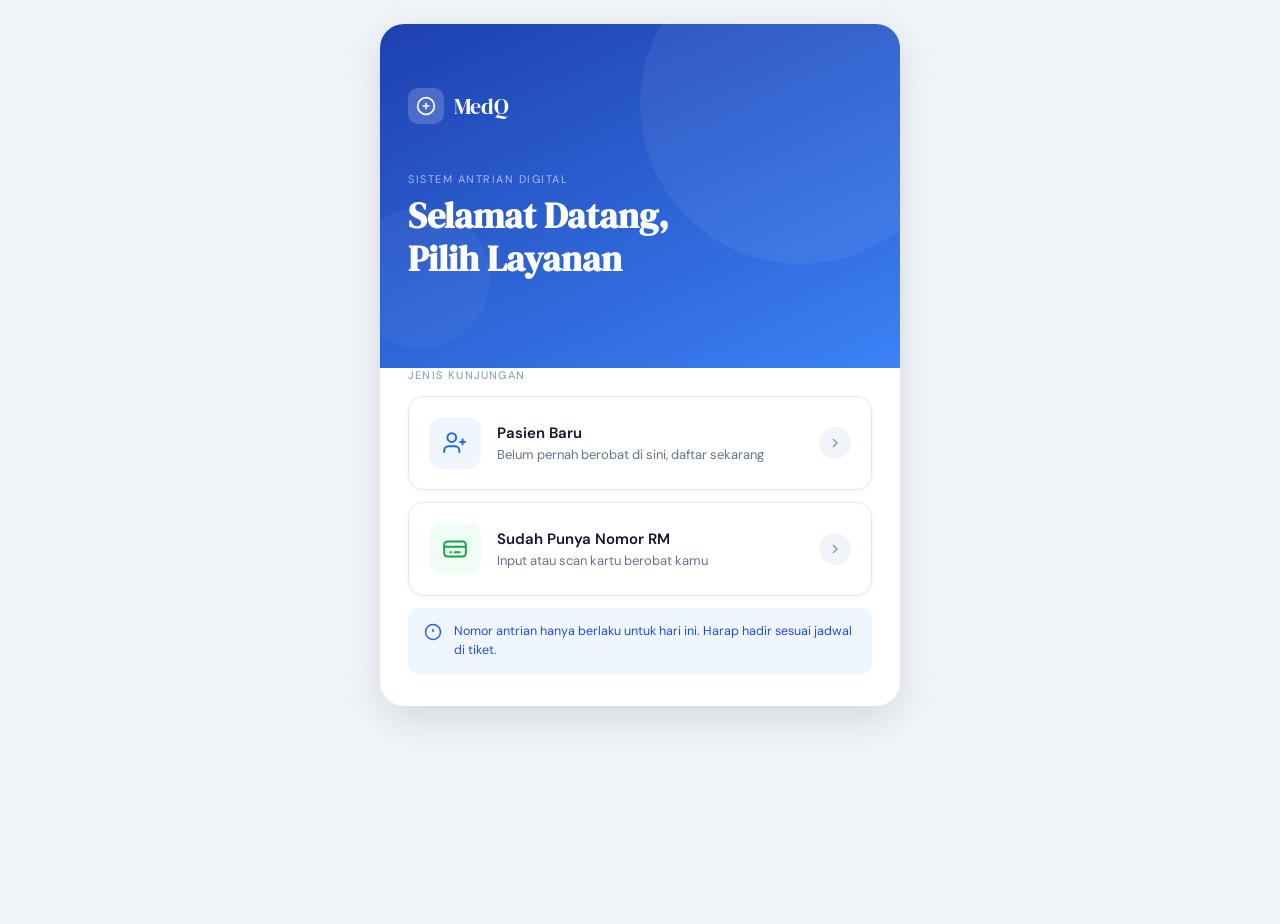
==== frontend/pages/index.html @ b2f2876d "fix(queue): implement startup recovery and counter synchronization" ====
<!DOCTYPE html>
<html lang="id">
<head>
<meta charset="UTF-8">
<meta name="viewport" content="width=device-width, initial-scale=1.0, maximum-scale=1.0">
<title>MedQ — Sistem Antrian RS</title>
<link rel="stylesheet" href="../css/style.css">
<style>
.hero {
  background: linear-gradient(155deg, var(--blue-800) 0%, var(--blue-500) 100%);
  padding: clamp(44px, 10vw, 64px) var(--side-pad) clamp(64px, 14vw, 88px);
  position: relative; overflow: hidden;
}
.hero::before {
  content: ''; position: absolute;
  width: clamp(200px, 60vw, 320px); height: clamp(200px, 60vw, 320px);
  border-radius: 50%; background: rgba(255,255,255,0.06);
  top: -80px; right: -60px;
}
.hero::after {
  content: ''; position: absolute;
  width: 140px; height: 140px; border-radius: 50%;
  background: rgba(255,255,255,0.04); bottom: 20px; left: -30px;
}
.logo-row { display: flex; align-items: center; gap: 10px; margin-bottom: clamp(32px, 8vw, 48px); position: relative; z-index: 1; }
.logo-icon { width: 36px; height: 36px; background: rgba(255,255,255,0.18); border-radius: 10px; display: flex; align-items: center; justify-content: center; }
.logo-icon svg { width: 20px; height: 20px; }
.logo-text { font-family: 'DM Serif Display', serif; font-size: clamp(18px, 4.5vw, 22px); color: white; }
.hero-tag { font-size: 11px; color: rgba(255,255,255,0.6); letter-spacing: 1.5px; text-transform: uppercase; margin-bottom: 8px; position: relative; z-index: 1; }
.hero-title { font-family: 'DM Serif Display', serif; font-size: clamp(26px, 7vw, 36px); color: white; line-height: 1.2; position: relative; z-index: 1; }

.content { flex: 1; padding: 0 var(--side-pad) 32px; margin-top: -28px; position: relative; z-index: 2; }
.sec-label { font-size: 11px; font-weight: 500; letter-spacing: 1.2px; text-transform: uppercase; color: var(--gray-400); margin: 28px 0 14px; }

.nav-card {
  background: var(--white); border: 1px solid var(--gray-200);
  border-radius: var(--radius); padding: clamp(16px, 4vw, 20px);
  display: flex; align-items: center; gap: 16px;
  cursor: pointer; text-decoration: none; color: inherit;
  margin-bottom: 12px; transition: all 0.18s ease;
  box-shadow: var(--shadow-sm);
}
.nav-card:hover { transform: translateY(-2px); box-shadow: 0 8px 24px rgba(37,99,235,0.12); border-color: var(--blue-100); }
.nav-card:active { transform: scale(0.98); }
.nav-card.fade-up:nth-child(2) { animation-delay: 0.08s; }

.card-icon { width: clamp(44px, 12vw, 52px); height: clamp(44px, 12vw, 52px); border-radius: 14px; display: flex; align-items: center; justify-content: center; flex-shrink: 0; }
.card-icon.blue  { background: var(--blue-50); }
.card-icon.green { background: #F0FDF4; }
.card-icon svg { width: clamp(22px, 6vw, 26px); height: clamp(22px, 6vw, 26px); }

.card-body { flex: 1; }
.card-title { font-size: clamp(14px, 3.5vw, 15px); font-weight: 600; color: var(--gray-900); margin-bottom: 3px; }
.card-desc  { font-size: clamp(12px, 3vw, 13px); color: var(--gray-500); line-height: 1.4; }

.card-arrow { width: 32px; height: 32px; border-radius: 50%; background: var(--gray-100); display: flex; align-items: center; justify-content: center; flex-shrink: 0; transition: background 0.18s; }
.nav-card:hover .card-arrow { background: var(--blue-600); }
.nav-card:hover .card-arrow svg { stroke: white; }
.card-arrow svg { width: 16px; height: 16px; stroke: var(--gray-400); stroke-width: 2.5; fill: none; }
</style>
</head>
<body>
<div class="page">
  <div class="hero">
    <div class="logo-row">
      <div class="logo-icon">
        <svg viewBox="0 0 24 24" fill="none" stroke="white" stroke-width="2" xmlns="http://www.w3.org/2000/svg">
          <path d="M12 2a10 10 0 1 0 0 20 10 10 0 0 0 0-20z"/>
          <path d="M12 8v8M8 12h8"/>
        </svg>
      </div>
      <span class="logo-text">MedQ</span>
    </div>
    <p class="hero-tag">Sistem Antrian Digital</p>
    <h1 class="hero-title">Selamat Datang,<br>Pilih Layanan</h1>
  </div>

  <div class="content">
    <p class="sec-label">Jenis Kunjungan</p>

    <a href="pendaftaran.html" class="nav-card fade-up">
      <div class="card-icon blue">
        <svg viewBox="0 0 24 24" fill="none" stroke="#2563EB" stroke-width="1.8">
          <path d="M16 21v-2a4 4 0 0 0-4-4H6a4 4 0 0 0-4 4v2"/>
          <circle cx="9" cy="7" r="4"/>
          <line x1="19" y1="8" x2="19" y2="14"/>
          <line x1="22" y1="11" x2="16" y2="11"/>
        </svg>
      </div>
      <div class="card-body">
        <p class="card-title">Pasien Baru</p>
        <p class="card-desc">Belum pernah berobat di sini, daftar sekarang</p>
      </div>
      <div class="card-arrow">
        <svg viewBox="0 0 24 24"><polyline points="9 18 15 12 9 6"/></svg>
      </div>
    </a>

    <a href="verifikasi.html" class="nav-card fade-up">
      <div class="card-icon green">
        <svg viewBox="0 0 24 24" fill="none" stroke="#16A34A" stroke-width="1.8">
          <rect x="2" y="5" width="20" height="14" rx="3"/>
          <path d="M2 10h20M7 15h2M11 15h6"/>
        </svg>
      </div>
      <div class="card-body">
        <p class="card-title">Sudah Punya Nomor RM</p>
        <p class="card-desc">Input atau scan kartu berobat kamu</p>
      </div>
      <div class="card-arrow">
        <svg viewBox="0 0 24 24"><polyline points="9 18 15 12 9 6"/></svg>
      </div>
    </a>

    <div class="info-strip" style="margin-top: 8px;">
      <svg viewBox="0 0 24 24"><circle cx="12" cy="12" r="10"/><line x1="12" y1="8" x2="12" y2="12"/><line x1="12" y1="16" x2="12.01" y2="16"/></svg>
      <p>Nomor antrian hanya berlaku untuk hari ini. Harap hadir sesuai jadwal di tiket.</p>
    </div>
  </div>
</div>
</body>
</html>
---- frontend/css/style.css ----
/* ============================================
   MedQ — Global Stylesheet
   Mobile-first, responsive, clean & medical
   ============================================ */

@import url('https://fonts.googleapis.com/css2?family=DM+Sans:wght@300;400;500;600&family=DM+Serif+Display&display=swap');

*, *::before, *::after { box-sizing: border-box; margin: 0; padding: 0; }

:root {
  --blue-50:  #EFF6FF;
  --blue-100: #DBEAFE;
  --blue-300: #93C5FD;
  --blue-500: #3B82F6;
  --blue-600: #2563EB;
  --blue-700: #1D4ED8;
  --blue-800: #1E40AF;
  --blue-900: #1E3A8A;
  --gray-50:  #F8FAFC;
  --gray-100: #F1F5F9;
  --gray-200: #E2E8F0;
  --gray-300: #CBD5E1;
  --gray-400: #94A3B8;
  --gray-500: #64748B;
  --gray-700: #334155;
  --gray-900: #0F172A;
  --green-50: #F0FDF4;
  --green-600: #16A34A;
  --green-700: #15803D;
  --red-500:  #EF4444;
  --white:    #FFFFFF;

  --radius-sm: 10px;
  --radius:    16px;
  --radius-lg: 20px;

  --shadow-sm: 0 1px 4px rgba(0,0,0,0.06);
  --shadow-md: 0 4px 16px rgba(0,0,0,0.08);
  --shadow-lg: 0 12px 40px rgba(0,0,0,0.12);

  --page-max: 480px;
  --side-pad: clamp(16px, 5vw, 28px);
}

html { font-size: 16px; scroll-behavior: smooth; }
body {
  font-family: 'DM Sans', sans-serif;
  background: var(--gray-50);
  color: var(--gray-900);
  -webkit-font-smoothing: antialiased;
  -moz-osx-font-smoothing: grayscale;
  min-height: 100vh;
}

/* ── Page shell ─────────────────────────── */
.page {
  max-width: var(--page-max);
  margin: 0 auto;
  background: var(--white);
  min-height: 100vh;
  display: flex;
  flex-direction: column;
  position: relative;
}

/* ── Topbar ─────────────────────────────── */
.topbar {
  display: flex;
  align-items: center;
  gap: 12px;
  padding: 14px var(--side-pad);
  border-bottom: 1px solid var(--gray-100);
  position: sticky;
  top: 0;
  background: var(--white);
  z-index: 20;
}
.topbar-title { font-size: clamp(14px, 3.5vw, 16px); font-weight: 600; }
.back-btn {
  width: 36px; height: 36px; border-radius: 50%;
  background: var(--gray-100); border: none; cursor: pointer;
  display: flex; align-items: center; justify-content: center;
  flex-shrink: 0; transition: background 0.15s;
}
.back-btn:hover { background: var(--gray-200); }
.back-btn svg { width: 18px; height: 18px; stroke: var(--gray-700); stroke-width: 2.5; fill: none; }

/* ── Step indicator ─────────────────────── */
.steps {
  display: flex;
  align-items: center;
  padding: 16px var(--side-pad);
}
.step {
  display: flex; flex-direction: column; align-items: center;
  flex: 1; position: relative;
}
.step:not(:last-child)::after {
  content: ''; position: absolute;
  top: 14px; left: 50%; width: 100%; height: 2px;
  background: var(--gray-200); z-index: 0;
}
.step.done:not(:last-child)::after,
.step.active:not(:last-child)::after { background: var(--blue-500); }
.step-circle {
  width: 28px; height: 28px; border-radius: 50%;
  border: 2px solid var(--gray-200); background: var(--white);
  display: flex; align-items: center; justify-content: center;
  font-size: 11px; font-weight: 600; color: var(--gray-400); z-index: 1;
  transition: all 0.2s;
}
.step.active .step-circle { border-color: var(--blue-600); background: var(--blue-600); color: white; }
.step.done  .step-circle  { border-color: var(--blue-500); background: var(--blue-50);  color: var(--blue-600); }
.step-label { font-size: 10px; color: var(--gray-400); margin-top: 4px; font-weight: 500; }
.step.active .step-label,
.step.done   .step-label  { color: var(--blue-600); }

/* ── Cards ──────────────────────────────── */
.card {
  background: var(--white);
  border: 1px solid var(--gray-200);
  border-radius: var(--radius);
  padding: clamp(16px, 4vw, 20px);
  box-shadow: var(--shadow-sm);
  transition: all 0.18s;
}
.card-link {
  display: flex; align-items: center; gap: 16px;
  text-decoration: none; color: inherit;
  cursor: pointer;
}
.card-link:hover { transform: translateY(-2px); box-shadow: var(--shadow-md); border-color: var(--blue-100); }
.card-link:active { transform: scale(0.98); }

/* ── Buttons ────────────────────────────── */
.btn {
  width: 100%; padding: clamp(13px, 3.5vw, 15px);
  border: none; border-radius: var(--radius);
  font-family: 'DM Sans', sans-serif;
  font-size: clamp(14px, 3.5vw, 15px); font-weight: 600;
  cursor: pointer; transition: all 0.18s;
  display: flex; align-items: center; justify-content: center; gap: 8px;
}
.btn-primary { background: var(--blue-600); color: white; }
.btn-primary:hover  { background: var(--blue-700); }
.btn-primary:active { transform: scale(0.98); }
.btn-primary:disabled { background: var(--gray-200); color: var(--gray-400); cursor: not-allowed; }
.btn-outline {
  background: var(--white); color: var(--gray-700);
  border: 1.5px solid var(--gray-200);
}
.btn-outline:hover { border-color: var(--blue-500); color: var(--blue-600); }
.btn svg { width: 18px; height: 18px; stroke: currentColor; stroke-width: 2.5; fill: none; }

/* ── Form fields ────────────────────────── */
.field { margin-bottom: clamp(14px, 3.5vw, 18px); }
.field label {
  display: block; font-size: 12px; font-weight: 500;
  color: var(--gray-700); margin-bottom: 6px; letter-spacing: 0.3px;
}
.field label span { color: var(--red-500); }
.field input, .field select, .field textarea {
  width: 100%; padding: clamp(11px, 3vw, 13px) 14px;
  border: 1.5px solid var(--gray-200); border-radius: var(--radius-sm);
  font-family: 'DM Sans', sans-serif;
  font-size: clamp(14px, 3.5vw, 15px); color: var(--gray-900);
  background: var(--white); outline: none; transition: border-color 0.15s;
  -webkit-appearance: none; appearance: none;
}
.field input:focus, .field select:focus, .field textarea:focus {
  border-color: var(--blue-500);
  box-shadow: 0 0 0 3px rgba(59,130,246,0.1);
}
.field input::placeholder, .field textarea::placeholder { color: var(--gray-400); }
.field textarea { resize: none; height: 80px; line-height: 1.5; }
.field .hint  { font-size: 11.5px; color: var(--gray-400); margin-top: 5px; }
.field .error { font-size: 11.5px; color: var(--red-500); margin-top: 5px; display: none; }
.field.invalid input, .field.invalid select { border-color: var(--red-500); }
.field.invalid .error { display: block; }

/* ── Info strip ─────────────────────────── */
.info-strip {
  background: var(--blue-50); border-radius: var(--radius-sm);
  padding: 14px 16px; display: flex; gap: 12px; align-items: flex-start;
}
.info-strip svg { width: 18px; height: 18px; flex-shrink: 0; margin-top: 1px; stroke: var(--blue-600); fill: none; stroke-width: 2; }
.info-strip p { font-size: 12.5px; color: var(--blue-700); line-height: 1.5; }

/* ── Spinner ────────────────────────────── */
.spinner {
  width: 18px; height: 18px;
  border: 2px solid rgba(255,255,255,0.3);
  border-top-color: white; border-radius: 50%;
  animation: spin 0.7s linear infinite; display: none;
}
.btn.loading .spinner { display: block; }
.btn.loading .btn-label { display: none; }
@keyframes spin { to { transform: rotate(360deg); } }

/* ── Skeleton ───────────────────────────── */
.skeleton {
  background: var(--gray-100); border-radius: var(--radius-sm);
  animation: pulse 1.5s ease infinite;
}
@keyframes pulse { 0%,100%{opacity:1} 50%{opacity:0.5} }

/* ── Toast ──────────────────────────────── */
.toast {
  position: fixed; bottom: 24px; left: 50%;
  transform: translateX(-50%) translateY(80px);
  background: var(--gray-900); color: white;
  padding: 12px 20px; border-radius: 100px;
  font-size: 13px; font-weight: 500; white-space: nowrap;
  transition: transform 0.3s ease; z-index: 100;
}
.toast.show  { transform: translateX(-50%) translateY(0); }
.toast.error { background: #991B1B; }
.toast.ok    { background: #166534; }

/* ── Animations ─────────────────────────── */
@keyframes fadeUp {
  from { opacity: 0; transform: translateY(14px); }
  to   { opacity: 1; transform: translateY(0); }
}
.fade-up { animation: fadeUp 0.3s ease both; }

/* ── Responsive breakpoints ─────────────── */

/* Tablet / small desktop — 2 column layout */
@media (min-width: 600px) {
  .page {
    margin: 24px auto;
    border-radius: 24px;
    box-shadow: var(--shadow-lg);
    min-height: auto;
  }
  body { background: var(--gray-100); }
  .hero { border-radius: 24px 24px 0 0; }
  .row-2 { display: grid; grid-template-columns: 1fr 1fr; gap: 14px; }
}

/* Larger desktop */
@media (min-width: 900px) {
  :root { --page-max: 520px; }
}

/* Print — untuk tiket */
@media print {
  body { background: white; }
  .page { box-shadow: none; border-radius: 0; max-width: 100%; }
  .actions, .topbar { display: none; }
}
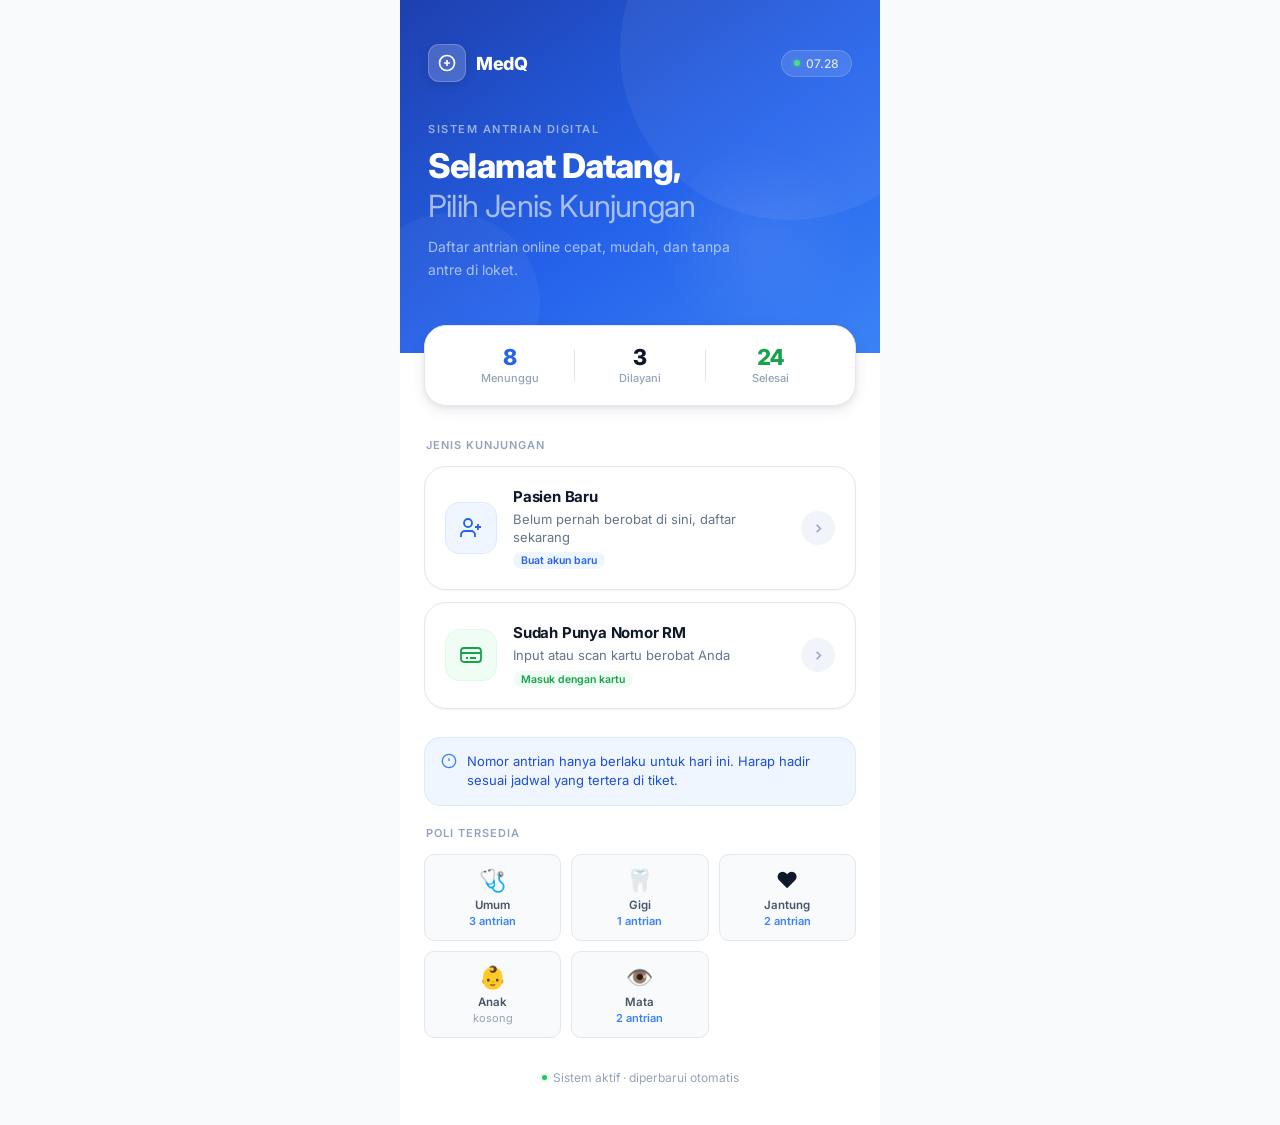
==== commit a6e52ad5: "feat: complete MedQ queue management system MVP" ====
--- a/frontend/pages/index.html
+++ b/frontend/pages/index.html
@@ -3,120 +3,653 @@
 <head>
 <meta charset="UTF-8">
 <meta name="viewport" content="width=device-width, initial-scale=1.0, maximum-scale=1.0">
-<title>MedQ — Sistem Antrian RS</title>
-<link rel="stylesheet" href="../css/style.css">
+<title>MedQ — Sistem Antrian Digital</title>
+<link href="https://fonts.googleapis.com/css2?family=Inter:wght@300;400;500;600;700;800;900&display=swap" rel="stylesheet">
 <style>
+
+/* ═══════════════════════════════════════════════
+   TOKENS — shared dengan admin_v2 & display_v2
+═══════════════════════════════════════════════ */
+:root {
+  --blue-50:  #EFF6FF;
+  --blue-100: #DBEAFE;
+  --blue-200: #BFDBFE;
+  --blue-400: #60A5FA;
+  --blue-500: #3B82F6;
+  --blue-600: #2563EB;
+  --blue-700: #1D4ED8;
+  --blue-800: #1E40AF;
+
+  --green-50:  #F0FDF4;
+  --green-100: #DCFCE7;
+  --green-400: #4ADE80;
+  --green-500: #22C55E;
+  --green-600: #16A34A;
+  --green-700: #15803D;
+
+  --gray-0:   #FFFFFF;
+  --gray-50:  #F8FAFC;
+  --gray-100: #F1F5F9;
+  --gray-200: #E2E8F0;
+  --gray-300: #CBD5E1;
+  --gray-400: #94A3B8;
+  --gray-500: #64748B;
+  --gray-600: #475569;
+  --gray-700: #334155;
+  --gray-800: #1E293B;
+  --gray-900: #0F172A;
+
+  --radius-sm: 10px;
+  --radius:    16px;
+  --radius-lg: 22px;
+  --radius-xl: 28px;
+
+  --shadow-xs: 0 1px 2px rgba(15,23,42,0.05);
+  --shadow-sm: 0 2px 6px rgba(15,23,42,0.07), 0 1px 2px rgba(15,23,42,0.04);
+  --shadow-md: 0 4px 14px rgba(15,23,42,0.09), 0 2px 4px rgba(15,23,42,0.05);
+  --shadow-blue: 0 4px 18px rgba(37,99,235,0.28);
+
+  --font: 'Inter', system-ui, -apple-system, sans-serif;
+}
+
+/* ═══════════════════════════════════════════════
+   RESET & BASE
+═══════════════════════════════════════════════ */
+*, *::before, *::after { box-sizing: border-box; margin: 0; padding: 0; }
+html { -webkit-font-smoothing: antialiased; }
+body {
+  font-family: var(--font);
+  background: var(--gray-50);
+  color: var(--gray-900);
+  min-height: 100vh;
+}
+a { text-decoration: none; color: inherit; }
+
+/* ═══════════════════════════════════════════════
+   PAGE SHELL
+═══════════════════════════════════════════════ */
+.page {
+  max-width: 480px;
+  margin: 0 auto;
+  min-height: 100vh;
+  display: flex;
+  flex-direction: column;
+  background: var(--gray-0);
+  position: relative;
+}
+
+/* ═══════════════════════════════════════════════
+   HERO
+═══════════════════════════════════════════════ */
 .hero {
-  background: linear-gradient(155deg, var(--blue-800) 0%, var(--blue-500) 100%);
-  padding: clamp(44px, 10vw, 64px) var(--side-pad) clamp(64px, 14vw, 88px);
-  position: relative; overflow: hidden;
-}
+  background: linear-gradient(145deg, var(--blue-800) 0%, var(--blue-600) 55%, var(--blue-500) 100%);
+  padding: 44px 28px 72px;
+  position: relative;
+  overflow: hidden;
+}
+
+/* decorative circles */
 .hero::before {
-  content: ''; position: absolute;
-  width: clamp(200px, 60vw, 320px); height: clamp(200px, 60vw, 320px);
-  border-radius: 50%; background: rgba(255,255,255,0.06);
-  top: -80px; right: -60px;
+  content: '';
+  position: absolute;
+  width: 340px; height: 340px;
+  border-radius: 50%;
+  background: rgba(255,255,255,0.055);
+  top: -120px; right: -80px;
+  pointer-events: none;
 }
 .hero::after {
-  content: ''; position: absolute;
-  width: 140px; height: 140px; border-radius: 50%;
-  background: rgba(255,255,255,0.04); bottom: 20px; left: -30px;
-}
-.logo-row { display: flex; align-items: center; gap: 10px; margin-bottom: clamp(32px, 8vw, 48px); position: relative; z-index: 1; }
-.logo-icon { width: 36px; height: 36px; background: rgba(255,255,255,0.18); border-radius: 10px; display: flex; align-items: center; justify-content: center; }
-.logo-icon svg { width: 20px; height: 20px; }
-.logo-text { font-family: 'DM Serif Display', serif; font-size: clamp(18px, 4.5vw, 22px); color: white; }
-.hero-tag { font-size: 11px; color: rgba(255,255,255,0.6); letter-spacing: 1.5px; text-transform: uppercase; margin-bottom: 8px; position: relative; z-index: 1; }
-.hero-title { font-family: 'DM Serif Display', serif; font-size: clamp(26px, 7vw, 36px); color: white; line-height: 1.2; position: relative; z-index: 1; }
-
-.content { flex: 1; padding: 0 var(--side-pad) 32px; margin-top: -28px; position: relative; z-index: 2; }
-.sec-label { font-size: 11px; font-weight: 500; letter-spacing: 1.2px; text-transform: uppercase; color: var(--gray-400); margin: 28px 0 14px; }
+  content: '';
+  position: absolute;
+  width: 180px; height: 180px;
+  border-radius: 50%;
+  background: rgba(255,255,255,0.04);
+  bottom: -40px; left: -40px;
+  pointer-events: none;
+}
+
+/* inner glow dot */
+.hero-glow {
+  position: absolute;
+  width: 200px; height: 200px;
+  border-radius: 50%;
+  background: radial-gradient(circle, rgba(255,255,255,0.07) 0%, transparent 70%);
+  bottom: 10px; right: 20px;
+  pointer-events: none;
+}
+
+.hero-nav {
+  display: flex;
+  align-items: center;
+  justify-content: space-between;
+  margin-bottom: 40px;
+  position: relative;
+  z-index: 1;
+}
+
+.brand {
+  display: flex;
+  align-items: center;
+  gap: 10px;
+}
+.brand-icon {
+  width: 38px; height: 38px;
+  background: rgba(255,255,255,0.18);
+  border-radius: 11px;
+  display: flex; align-items: center; justify-content: center;
+  border: 1px solid rgba(255,255,255,0.2);
+  box-shadow: 0 2px 10px rgba(0,0,0,0.15);
+}
+.brand-icon svg { width: 18px; height: 18px; stroke: white; stroke-width: 2.2; fill: none; }
+.brand-name {
+  font-size: 18px;
+  font-weight: 800;
+  letter-spacing: -0.5px;
+  color: white;
+}
+
+.hero-time-chip {
+  display: flex;
+  align-items: center;
+  gap: 6px;
+  background: rgba(255,255,255,0.12);
+  border: 1px solid rgba(255,255,255,0.16);
+  border-radius: 20px;
+  padding: 5px 12px;
+  font-size: 12px;
+  font-weight: 500;
+  color: rgba(255,255,255,0.8);
+}
+.live-dot-sm {
+  width: 6px; height: 6px;
+  border-radius: 50%;
+  background: var(--green-400);
+  box-shadow: 0 0 5px rgba(74,222,128,0.7);
+  animation: blink 2s ease-in-out infinite;
+}
+@keyframes blink {
+  0%,100% { opacity:1; }
+  50%      { opacity: 0.4; }
+}
+
+.hero-body {
+  position: relative;
+  z-index: 1;
+}
+
+.hero-eyebrow {
+  font-size: 11px;
+  font-weight: 600;
+  letter-spacing: 1.5px;
+  text-transform: uppercase;
+  color: rgba(255,255,255,0.55);
+  margin-bottom: 10px;
+}
+
+.hero-title {
+  font-size: clamp(26px, 7vw, 34px);
+  font-weight: 800;
+  color: white;
+  line-height: 1.15;
+  letter-spacing: -0.8px;
+  margin-bottom: 12px;
+}
+.hero-title span {
+  color: rgba(255,255,255,0.6);
+  font-weight: 400;
+  font-size: 0.9em;
+}
+
+.hero-desc {
+  font-size: 14px;
+  color: rgba(255,255,255,0.6);
+  line-height: 1.6;
+  max-width: 320px;
+}
+
+/* ═══════════════════════════════════════════════
+   STATS ROW (overlap from hero)
+═══════════════════════════════════════════════ */
+.stats-overlap {
+  padding: 0 24px;
+  margin-top: -28px;
+  position: relative;
+  z-index: 2;
+  margin-bottom: 8px;
+}
+
+.stats-card {
+  background: var(--gray-0);
+  border: 1px solid var(--gray-200);
+  border-radius: var(--radius-lg);
+  padding: 16px 20px;
+  box-shadow: var(--shadow-md);
+  display: grid;
+  grid-template-columns: 1fr auto 1fr auto 1fr;
+  align-items: center;
+  gap: 0;
+}
+
+.stat-item {
+  text-align: center;
+  padding: 4px 8px;
+}
+.stat-val {
+  font-size: 22px;
+  font-weight: 800;
+  color: var(--gray-900);
+  letter-spacing: -0.8px;
+  font-variant-numeric: tabular-nums;
+  line-height: 1;
+}
+.stat-val.blue  { color: var(--blue-600); }
+.stat-val.green { color: var(--green-600); }
+.stat-lbl {
+  font-size: 11px;
+  color: var(--gray-400);
+  margin-top: 3px;
+  font-weight: 500;
+}
+.stat-divider {
+  width: 1px;
+  height: 32px;
+  background: var(--gray-200);
+}
+
+/* ═══════════════════════════════════════════════
+   CONTENT AREA
+═══════════════════════════════════════════════ */
+.content {
+  flex: 1;
+  padding: 24px 24px 40px;
+}
+
+.section-label {
+  font-size: 11px;
+  font-weight: 600;
+  letter-spacing: 1px;
+  text-transform: uppercase;
+  color: var(--gray-400);
+  margin-bottom: 14px;
+  padding: 0 2px;
+}
+
+/* ═══════════════════════════════════════════════
+   NAV CARDS
+═══════════════════════════════════════════════ */
+.nav-cards {
+  display: flex;
+  flex-direction: column;
+  gap: 12px;
+  margin-bottom: 28px;
+}
 
 .nav-card {
-  background: var(--white); border: 1px solid var(--gray-200);
-  border-radius: var(--radius); padding: clamp(16px, 4vw, 20px);
-  display: flex; align-items: center; gap: 16px;
-  cursor: pointer; text-decoration: none; color: inherit;
-  margin-bottom: 12px; transition: all 0.18s ease;
-  box-shadow: var(--shadow-sm);
-}
-.nav-card:hover { transform: translateY(-2px); box-shadow: 0 8px 24px rgba(37,99,235,0.12); border-color: var(--blue-100); }
-.nav-card:active { transform: scale(0.98); }
-.nav-card.fade-up:nth-child(2) { animation-delay: 0.08s; }
-
-.card-icon { width: clamp(44px, 12vw, 52px); height: clamp(44px, 12vw, 52px); border-radius: 14px; display: flex; align-items: center; justify-content: center; flex-shrink: 0; }
-.card-icon.blue  { background: var(--blue-50); }
-.card-icon.green { background: #F0FDF4; }
-.card-icon svg { width: clamp(22px, 6vw, 26px); height: clamp(22px, 6vw, 26px); }
-
-.card-body { flex: 1; }
-.card-title { font-size: clamp(14px, 3.5vw, 15px); font-weight: 600; color: var(--gray-900); margin-bottom: 3px; }
-.card-desc  { font-size: clamp(12px, 3vw, 13px); color: var(--gray-500); line-height: 1.4; }
-
-.card-arrow { width: 32px; height: 32px; border-radius: 50%; background: var(--gray-100); display: flex; align-items: center; justify-content: center; flex-shrink: 0; transition: background 0.18s; }
-.nav-card:hover .card-arrow { background: var(--blue-600); }
+  background: var(--gray-0);
+  border: 1px solid var(--gray-200);
+  border-radius: var(--radius-lg);
+  padding: 20px;
+  display: flex;
+  align-items: center;
+  gap: 16px;
+  cursor: pointer;
+  transition: all 0.2s ease;
+  box-shadow: var(--shadow-xs);
+  position: relative;
+  overflow: hidden;
+}
+.nav-card::before {
+  content: '';
+  position: absolute;
+  top: 0; left: 0;
+  width: 3px;
+  height: 100%;
+  border-radius: 3px 0 0 3px;
+  opacity: 0;
+  transition: opacity 0.2s;
+}
+.nav-card.blue-card::before  { background: var(--blue-600); }
+.nav-card.green-card::before { background: var(--green-600); }
+
+.nav-card:hover {
+  transform: translateY(-2px);
+  box-shadow: var(--shadow-md);
+  border-color: transparent;
+}
+.nav-card.blue-card:hover  { box-shadow: 0 6px 24px rgba(37,99,235,0.14); }
+.nav-card.green-card:hover { box-shadow: 0 6px 24px rgba(22,163,74,0.12); }
+.nav-card:hover::before { opacity: 1; }
+.nav-card:active { transform: scale(0.985); }
+
+.card-icon-wrap {
+  width: 52px; height: 52px;
+  border-radius: 14px;
+  display: flex; align-items: center; justify-content: center;
+  flex-shrink: 0;
+}
+.blue-card  .card-icon-wrap { background: var(--blue-50); border: 1px solid var(--blue-100); }
+.green-card .card-icon-wrap { background: var(--green-50); border: 1px solid var(--green-100); }
+
+.card-icon-wrap svg { width: 24px; height: 24px; stroke-width: 1.8; fill: none; }
+.blue-card  .card-icon-wrap svg { stroke: var(--blue-600); }
+.green-card .card-icon-wrap svg { stroke: var(--green-600); }
+
+.card-body { flex: 1; min-width: 0; }
+.card-title {
+  font-size: 15px;
+  font-weight: 700;
+  color: var(--gray-900);
+  margin-bottom: 4px;
+  letter-spacing: -0.2px;
+}
+.card-desc {
+  font-size: 13px;
+  color: var(--gray-500);
+  line-height: 1.4;
+}
+.card-tag {
+  display: inline-block;
+  font-size: 10.5px;
+  font-weight: 600;
+  padding: 2px 8px;
+  border-radius: 20px;
+  margin-top: 6px;
+}
+.blue-card  .card-tag { background: var(--blue-50);  color: var(--blue-600);  }
+.green-card .card-tag { background: var(--green-50); color: var(--green-600); }
+
+.card-arrow {
+  width: 34px; height: 34px;
+  border-radius: 50%;
+  display: flex; align-items: center; justify-content: center;
+  flex-shrink: 0;
+  transition: all 0.2s;
+  background: var(--gray-100);
+}
+.nav-card:hover .card-arrow { transform: translateX(2px); }
+.blue-card:hover  .card-arrow { background: var(--blue-600); }
+.green-card:hover .card-arrow { background: var(--green-600); }
+.card-arrow svg { width: 15px; height: 15px; stroke: var(--gray-400); stroke-width: 2.5; fill: none; transition: stroke 0.2s; }
 .nav-card:hover .card-arrow svg { stroke: white; }
-.card-arrow svg { width: 16px; height: 16px; stroke: var(--gray-400); stroke-width: 2.5; fill: none; }
+
+/* ═══════════════════════════════════════════════
+   INFO STRIP
+═══════════════════════════════════════════════ */
+.info-strip {
+  display: flex;
+  align-items: flex-start;
+  gap: 10px;
+  background: var(--blue-50);
+  border: 1px solid var(--blue-100);
+  border-radius: var(--radius);
+  padding: 14px 16px;
+  margin-bottom: 20px;
+}
+.info-strip svg {
+  width: 16px; height: 16px;
+  stroke: var(--blue-500);
+  stroke-width: 2; fill: none;
+  flex-shrink: 0;
+  margin-top: 1px;
+}
+.info-strip p {
+  font-size: 13px;
+  color: var(--blue-700);
+  line-height: 1.5;
+}
+
+/* ═══════════════════════════════════════════════
+   POLI SECTION
+═══════════════════════════════════════════════ */
+.poli-grid {
+  display: grid;
+  grid-template-columns: repeat(3, 1fr);
+  gap: 10px;
+  margin-bottom: 28px;
+}
+
+.poli-chip {
+  background: var(--gray-50);
+  border: 1px solid var(--gray-200);
+  border-radius: var(--radius-sm);
+  padding: 12px 8px;
+  text-align: center;
+  transition: all 0.18s;
+}
+.poli-chip:hover {
+  background: var(--blue-50);
+  border-color: var(--blue-200);
+}
+.poli-emoji { font-size: 22px; margin-bottom: 5px; display: block; }
+.poli-name  { font-size: 11.5px; font-weight: 600; color: var(--gray-600); }
+.poli-count { font-size: 11px; color: var(--gray-400); margin-top: 2px; }
+.poli-count.active { color: var(--blue-500); font-weight: 600; }
+
+/* ═══════════════════════════════════════════════
+   FOOTER NOTE
+═══════════════════════════════════════════════ */
+.footer-note {
+  display: flex;
+  align-items: center;
+  justify-content: center;
+  gap: 6px;
+  padding-top: 4px;
+}
+.footer-dot {
+  width: 5px; height: 5px;
+  border-radius: 50%;
+  background: var(--green-500);
+  box-shadow: 0 0 5px rgba(34,197,94,0.5);
+  animation: blink 2s ease-in-out infinite;
+}
+.footer-text {
+  font-size: 12px;
+  color: var(--gray-400);
+}
+
+/* ═══════════════════════════════════════════════
+   RESPONSIVE
+═══════════════════════════════════════════════ */
+@media (max-width: 400px) {
+  .hero { padding: 36px 20px 66px; }
+  .stats-overlap { padding: 0 16px; }
+  .content { padding: 20px 16px 36px; }
+  .poli-grid { grid-template-columns: repeat(3, 1fr); gap: 8px; }
+  .stats-card { padding: 14px 12px; }
+  .stat-val { font-size: 20px; }
+}
 </style>
 </head>
 <body>
 <div class="page">
+
+  <!-- ── HERO ─────────────────────────────────── -->
   <div class="hero">
-    <div class="logo-row">
-      <div class="logo-icon">
-        <svg viewBox="0 0 24 24" fill="none" stroke="white" stroke-width="2" xmlns="http://www.w3.org/2000/svg">
-          <path d="M12 2a10 10 0 1 0 0 20 10 10 0 0 0 0-20z"/>
-          <path d="M12 8v8M8 12h8"/>
-        </svg>
+    <div class="hero-glow"></div>
+
+    <div class="hero-nav">
+      <div class="brand">
+        <div class="brand-icon">
+          <svg viewBox="0 0 24 24"><path d="M12 2a10 10 0 1 0 0 20 10 10 0 0 0 0-20z"/><path d="M12 8v8M8 12h8"/></svg>
+        </div>
+        <span class="brand-name">MedQ</span>
       </div>
-      <span class="logo-text">MedQ</span>
+      <div class="hero-time-chip">
+        <span class="live-dot-sm"></span>
+        <span id="heroTime">—</span>
+      </div>
     </div>
-    <p class="hero-tag">Sistem Antrian Digital</p>
-    <h1 class="hero-title">Selamat Datang,<br>Pilih Layanan</h1>
-  </div>
-
-  <div class="content">
-    <p class="sec-label">Jenis Kunjungan</p>
-
-    <a href="pendaftaran.html" class="nav-card fade-up">
-      <div class="card-icon blue">
-        <svg viewBox="0 0 24 24" fill="none" stroke="#2563EB" stroke-width="1.8">
-          <path d="M16 21v-2a4 4 0 0 0-4-4H6a4 4 0 0 0-4 4v2"/>
-          <circle cx="9" cy="7" r="4"/>
-          <line x1="19" y1="8" x2="19" y2="14"/>
-          <line x1="22" y1="11" x2="16" y2="11"/>
-        </svg>
-      </div>
-      <div class="card-body">
-        <p class="card-title">Pasien Baru</p>
-        <p class="card-desc">Belum pernah berobat di sini, daftar sekarang</p>
-      </div>
-      <div class="card-arrow">
-        <svg viewBox="0 0 24 24"><polyline points="9 18 15 12 9 6"/></svg>
-      </div>
-    </a>
-
-    <a href="verifikasi.html" class="nav-card fade-up">
-      <div class="card-icon green">
-        <svg viewBox="0 0 24 24" fill="none" stroke="#16A34A" stroke-width="1.8">
-          <rect x="2" y="5" width="20" height="14" rx="3"/>
-          <path d="M2 10h20M7 15h2M11 15h6"/>
-        </svg>
-      </div>
-      <div class="card-body">
-        <p class="card-title">Sudah Punya Nomor RM</p>
-        <p class="card-desc">Input atau scan kartu berobat kamu</p>
-      </div>
-      <div class="card-arrow">
-        <svg viewBox="0 0 24 24"><polyline points="9 18 15 12 9 6"/></svg>
-      </div>
-    </a>
-
-    <div class="info-strip" style="margin-top: 8px;">
-      <svg viewBox="0 0 24 24"><circle cx="12" cy="12" r="10"/><line x1="12" y1="8" x2="12" y2="12"/><line x1="12" y1="16" x2="12.01" y2="16"/></svg>
-      <p>Nomor antrian hanya berlaku untuk hari ini. Harap hadir sesuai jadwal di tiket.</p>
+
+    <div class="hero-body">
+      <div class="hero-eyebrow">Sistem Antrian Digital</div>
+      <h1 class="hero-title">
+        Selamat Datang,<br>
+        <span>Pilih Jenis Kunjungan</span>
+      </h1>
+      <p class="hero-desc">Daftar antrian online cepat, mudah, dan tanpa antre di loket.</p>
     </div>
   </div>
+
+  <!-- ── STATS OVERLAP ─────────────────────────── -->
+  <div class="stats-overlap">
+    <div class="stats-card">
+      <div class="stat-item">
+        <div class="stat-val blue" id="statMenunggu">—</div>
+        <div class="stat-lbl">Menunggu</div>
+      </div>
+      <div class="stat-divider"></div>
+      <div class="stat-item">
+        <div class="stat-val" id="statDilayani">—</div>
+        <div class="stat-lbl">Dilayani</div>
+      </div>
+      <div class="stat-divider"></div>
+      <div class="stat-item">
+        <div class="stat-val green" id="statSelesai">—</div>
+        <div class="stat-lbl">Selesai</div>
+      </div>
+    </div>
+  </div>
+
+  <!-- ── CONTENT ──────────────────────────────── -->
+  <div class="content">
+
+    <p class="section-label">Jenis Kunjungan</p>
+
+    <div class="nav-cards">
+
+      <!-- Pasien Baru -->
+      <a href="pendaftaran.html" class="nav-card blue-card">
+        <div class="card-icon-wrap">
+          <svg viewBox="0 0 24 24">
+            <path d="M16 21v-2a4 4 0 0 0-4-4H6a4 4 0 0 0-4 4v2"/>
+            <circle cx="9" cy="7" r="4"/>
+            <line x1="19" y1="8" x2="19" y2="14"/>
+            <line x1="22" y1="11" x2="16" y2="11"/>
+          </svg>
+        </div>
+        <div class="card-body">
+          <div class="card-title">Pasien Baru</div>
+          <div class="card-desc">Belum pernah berobat di sini, daftar sekarang</div>
+          <div class="card-tag">Buat akun baru</div>
+        </div>
+        <div class="card-arrow">
+          <svg viewBox="0 0 24 24"><polyline points="9 18 15 12 9 6"/></svg>
+        </div>
+      </a>
+
+      <!-- Sudah Punya Nomor RM -->
+      <a href="verifikasi.html" class="nav-card green-card">
+        <div class="card-icon-wrap">
+          <svg viewBox="0 0 24 24">
+            <rect x="2" y="5" width="20" height="14" rx="3"/>
+            <path d="M2 10h20M7 15h2M11 15h6"/>
+          </svg>
+        </div>
+        <div class="card-body">
+          <div class="card-title">Sudah Punya Nomor RM</div>
+          <div class="card-desc">Input atau scan kartu berobat Anda</div>
+          <div class="card-tag">Masuk dengan kartu</div>
+        </div>
+        <div class="card-arrow">
+          <svg viewBox="0 0 24 24"><polyline points="9 18 15 12 9 6"/></svg>
+        </div>
+      </a>
+
+    </div>
+
+    <!-- Info strip -->
+    <div class="info-strip">
+      <svg viewBox="0 0 24 24"><circle cx="12" cy="12" r="10"/><line x1="12" y1="8" x2="12" y2="12"/><line x1="12" y1="16" x2="12.01" y2="16"/></svg>
+      <p>Nomor antrian hanya berlaku untuk hari ini. Harap hadir sesuai jadwal yang tertera di tiket.</p>
+    </div>
+
+    <!-- Poli tersedia -->
+    <p class="section-label">Poli Tersedia</p>
+    <div class="poli-grid" id="poliGrid">
+      <!-- diisi JS -->
+    </div>
+
+    <!-- Footer note -->
+    <div class="footer-note">
+      <span class="footer-dot"></span>
+      <span class="footer-text">Sistem aktif · diperbarui otomatis</span>
+    </div>
+
+  </div>
 </div>
+
+<script>
+  /* ── Jam real-time ─────────────────────────── */
+  function updateTime() {
+    document.getElementById('heroTime').textContent =
+      new Date().toLocaleTimeString('id-ID', { hour:'2-digit', minute:'2-digit' });
+  }
+  updateTime();
+  setInterval(updateTime, 1000);
+
+  /* ── Poli list ─────────────────────────────── */
+  const emojis = { UMUM:'🩺', GIGI:'🦷', JANTUNG:'❤️', ANAK:'👶', MATA:'👁️', ORTHO:'🦴', SARAF:'🧠', KULIT:'🌿' };
+
+  async function loadPoliStats() {
+    let poliList = [];
+    try {
+      const res = await fetch('http://localhost:5000/api/poli/list');
+      poliList  = (await res.json()).data;
+    } catch {
+      poliList = [
+        { id_poli:1, kode_poli:'UMUM',    nama_poli:'Poli Umum' },
+        { id_poli:2, kode_poli:'GIGI',    nama_poli:'Poli Gigi' },
+        { id_poli:3, kode_poli:'JANTUNG', nama_poli:'Poli Jantung' },
+        { id_poli:4, kode_poli:'ANAK',    nama_poli:'Poli Anak' },
+        { id_poli:5, kode_poli:'MATA',    nama_poli:'Poli Mata' },
+      ];
+    }
+
+    // Render poli grid segera
+    renderPoliGrid(poliList, {});
+
+    // Load count per poli
+    let totalMenunggu = 0, totalDilayani = 0, totalSelesai = 0;
+    const counts = {};
+    try {
+      await Promise.all(poliList.map(async p => {
+        const res  = await fetch(`http://localhost:5000/api/antrian/aktif/${p.id_poli}`);
+        const json = await res.json();
+        if (json.status === 'success') {
+          const d = json.data;
+          counts[p.id_poli] = d.total_menunggu || d.antrian_menunggu?.length || 0;
+          totalMenunggu += counts[p.id_poli];
+          totalDilayani += d.total_dilayani || 0;
+          totalSelesai  += d.total_selesai  || 0;
+        }
+      }));
+    } catch {
+      // Demo counts
+      poliList.forEach((p, i) => { counts[p.id_poli] = [3, 1, 2, 0, 2][i] || 0; });
+      totalMenunggu = 8; totalDilayani = 3; totalSelesai = 24;
+    }
+
+    document.getElementById('statMenunggu').textContent = totalMenunggu;
+    document.getElementById('statDilayani').textContent = totalDilayani;
+    document.getElementById('statSelesai').textContent  = totalSelesai;
+    renderPoliGrid(poliList, counts);
+  }
+
+  function renderPoliGrid(poliList, counts) {
+    document.getElementById('poliGrid').innerHTML = poliList.map(p => {
+      const n = counts[p.id_poli];
+      const hasQueue = n > 0;
+      return `<div class="poli-chip">
+        <span class="poli-emoji">${emojis[p.kode_poli] || '🏥'}</span>
+        <div class="poli-name">${p.nama_poli.replace('Poli ','')}</div>
+        <div class="poli-count ${hasQueue ? 'active' : ''}">
+          ${n === undefined ? '…' : (hasQueue ? n + ' antrian' : 'kosong')}
+        </div>
+      </div>`;
+    }).join('');
+  }
+
+  loadPoliStats();
+</script>
 </body>
 </html>
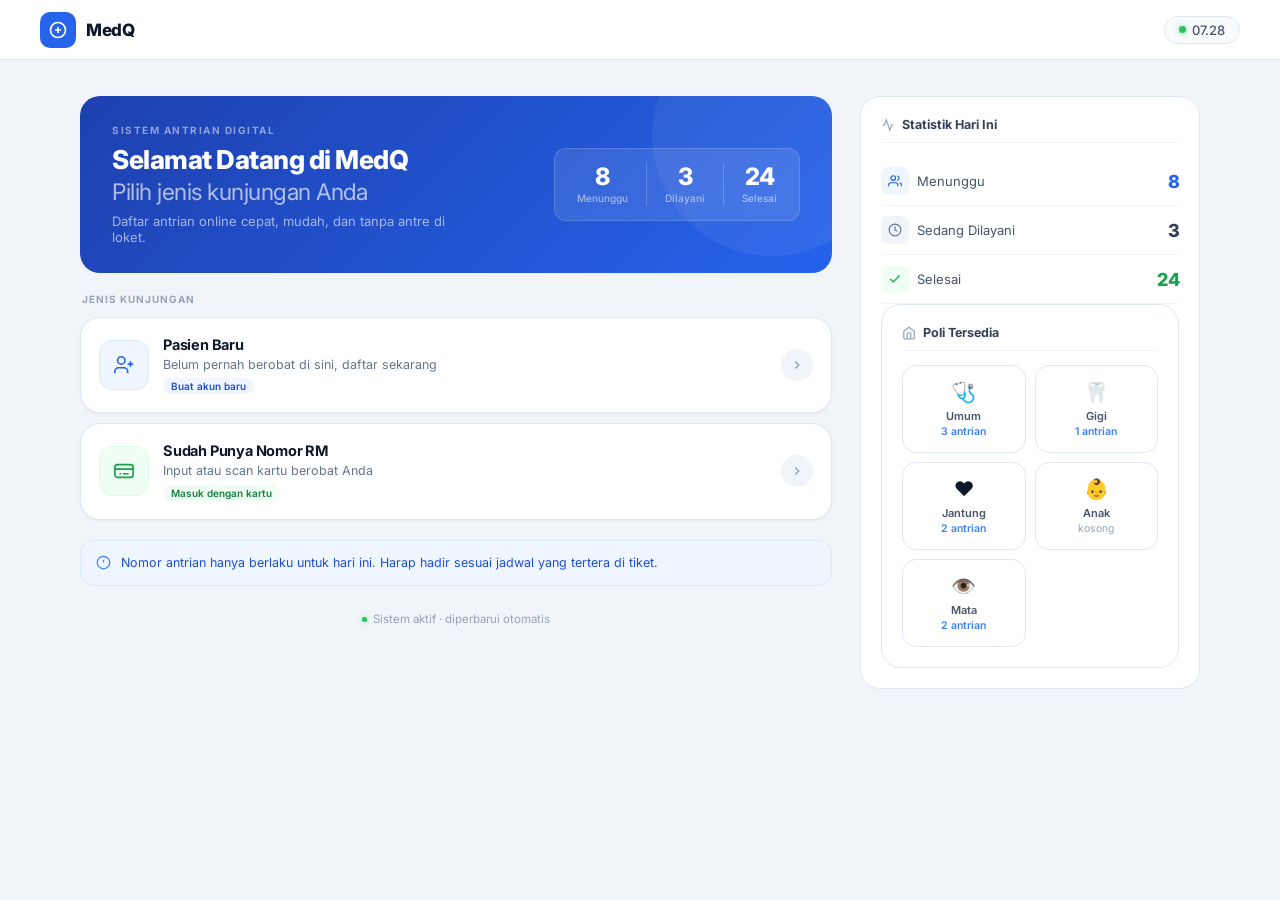
==== commit 07da4f17: "feat: complete hospital queue management workflow" ====
--- a/frontend/pages/index.html
+++ b/frontend/pages/index.html
@@ -1,655 +1,266 @@
-<!DOCTYPE html>
+<!doctype html>
 <html lang="id">
-<head>
-<meta charset="UTF-8">
-<meta name="viewport" content="width=device-width, initial-scale=1.0, maximum-scale=1.0">
-<title>MedQ — Sistem Antrian Digital</title>
-<link href="https://fonts.googleapis.com/css2?family=Inter:wght@300;400;500;600;700;800;900&display=swap" rel="stylesheet">
-<style>
-
-/* ═══════════════════════════════════════════════
-   TOKENS — shared dengan admin_v2 & display_v2
-═══════════════════════════════════════════════ */
-:root {
-  --blue-50:  #EFF6FF;
-  --blue-100: #DBEAFE;
-  --blue-200: #BFDBFE;
-  --blue-400: #60A5FA;
-  --blue-500: #3B82F6;
-  --blue-600: #2563EB;
-  --blue-700: #1D4ED8;
-  --blue-800: #1E40AF;
-
-  --green-50:  #F0FDF4;
-  --green-100: #DCFCE7;
-  --green-400: #4ADE80;
-  --green-500: #22C55E;
-  --green-600: #16A34A;
-  --green-700: #15803D;
-
-  --gray-0:   #FFFFFF;
-  --gray-50:  #F8FAFC;
-  --gray-100: #F1F5F9;
-  --gray-200: #E2E8F0;
-  --gray-300: #CBD5E1;
-  --gray-400: #94A3B8;
-  --gray-500: #64748B;
-  --gray-600: #475569;
-  --gray-700: #334155;
-  --gray-800: #1E293B;
-  --gray-900: #0F172A;
-
-  --radius-sm: 10px;
-  --radius:    16px;
-  --radius-lg: 22px;
-  --radius-xl: 28px;
-
-  --shadow-xs: 0 1px 2px rgba(15,23,42,0.05);
-  --shadow-sm: 0 2px 6px rgba(15,23,42,0.07), 0 1px 2px rgba(15,23,42,0.04);
-  --shadow-md: 0 4px 14px rgba(15,23,42,0.09), 0 2px 4px rgba(15,23,42,0.05);
-  --shadow-blue: 0 4px 18px rgba(37,99,235,0.28);
-
-  --font: 'Inter', system-ui, -apple-system, sans-serif;
-}
-
-/* ═══════════════════════════════════════════════
-   RESET & BASE
-═══════════════════════════════════════════════ */
-*, *::before, *::after { box-sizing: border-box; margin: 0; padding: 0; }
-html { -webkit-font-smoothing: antialiased; }
-body {
-  font-family: var(--font);
-  background: var(--gray-50);
-  color: var(--gray-900);
-  min-height: 100vh;
-}
-a { text-decoration: none; color: inherit; }
-
-/* ═══════════════════════════════════════════════
-   PAGE SHELL
-═══════════════════════════════════════════════ */
-.page {
-  max-width: 480px;
-  margin: 0 auto;
-  min-height: 100vh;
-  display: flex;
-  flex-direction: column;
-  background: var(--gray-0);
-  position: relative;
-}
-
-/* ═══════════════════════════════════════════════
-   HERO
-═══════════════════════════════════════════════ */
-.hero {
-  background: linear-gradient(145deg, var(--blue-800) 0%, var(--blue-600) 55%, var(--blue-500) 100%);
-  padding: 44px 28px 72px;
-  position: relative;
-  overflow: hidden;
-}
-
-/* decorative circles */
-.hero::before {
-  content: '';
-  position: absolute;
-  width: 340px; height: 340px;
-  border-radius: 50%;
-  background: rgba(255,255,255,0.055);
-  top: -120px; right: -80px;
-  pointer-events: none;
-}
-.hero::after {
-  content: '';
-  position: absolute;
-  width: 180px; height: 180px;
-  border-radius: 50%;
-  background: rgba(255,255,255,0.04);
-  bottom: -40px; left: -40px;
-  pointer-events: none;
-}
-
-/* inner glow dot */
-.hero-glow {
-  position: absolute;
-  width: 200px; height: 200px;
-  border-radius: 50%;
-  background: radial-gradient(circle, rgba(255,255,255,0.07) 0%, transparent 70%);
-  bottom: 10px; right: 20px;
-  pointer-events: none;
-}
-
-.hero-nav {
-  display: flex;
-  align-items: center;
-  justify-content: space-between;
-  margin-bottom: 40px;
-  position: relative;
-  z-index: 1;
-}
-
-.brand {
-  display: flex;
-  align-items: center;
-  gap: 10px;
-}
-.brand-icon {
-  width: 38px; height: 38px;
-  background: rgba(255,255,255,0.18);
-  border-radius: 11px;
-  display: flex; align-items: center; justify-content: center;
-  border: 1px solid rgba(255,255,255,0.2);
-  box-shadow: 0 2px 10px rgba(0,0,0,0.15);
-}
-.brand-icon svg { width: 18px; height: 18px; stroke: white; stroke-width: 2.2; fill: none; }
-.brand-name {
-  font-size: 18px;
-  font-weight: 800;
-  letter-spacing: -0.5px;
-  color: white;
-}
-
-.hero-time-chip {
-  display: flex;
-  align-items: center;
-  gap: 6px;
-  background: rgba(255,255,255,0.12);
-  border: 1px solid rgba(255,255,255,0.16);
-  border-radius: 20px;
-  padding: 5px 12px;
-  font-size: 12px;
-  font-weight: 500;
-  color: rgba(255,255,255,0.8);
-}
-.live-dot-sm {
-  width: 6px; height: 6px;
-  border-radius: 50%;
-  background: var(--green-400);
-  box-shadow: 0 0 5px rgba(74,222,128,0.7);
-  animation: blink 2s ease-in-out infinite;
-}
-@keyframes blink {
-  0%,100% { opacity:1; }
-  50%      { opacity: 0.4; }
-}
-
-.hero-body {
-  position: relative;
-  z-index: 1;
-}
-
-.hero-eyebrow {
-  font-size: 11px;
-  font-weight: 600;
-  letter-spacing: 1.5px;
-  text-transform: uppercase;
-  color: rgba(255,255,255,0.55);
-  margin-bottom: 10px;
-}
-
-.hero-title {
-  font-size: clamp(26px, 7vw, 34px);
-  font-weight: 800;
-  color: white;
-  line-height: 1.15;
-  letter-spacing: -0.8px;
-  margin-bottom: 12px;
-}
-.hero-title span {
-  color: rgba(255,255,255,0.6);
-  font-weight: 400;
-  font-size: 0.9em;
-}
-
-.hero-desc {
-  font-size: 14px;
-  color: rgba(255,255,255,0.6);
-  line-height: 1.6;
-  max-width: 320px;
-}
-
-/* ═══════════════════════════════════════════════
-   STATS ROW (overlap from hero)
-═══════════════════════════════════════════════ */
-.stats-overlap {
-  padding: 0 24px;
-  margin-top: -28px;
-  position: relative;
-  z-index: 2;
-  margin-bottom: 8px;
-}
-
-.stats-card {
-  background: var(--gray-0);
-  border: 1px solid var(--gray-200);
-  border-radius: var(--radius-lg);
-  padding: 16px 20px;
-  box-shadow: var(--shadow-md);
-  display: grid;
-  grid-template-columns: 1fr auto 1fr auto 1fr;
-  align-items: center;
-  gap: 0;
-}
-
-.stat-item {
-  text-align: center;
-  padding: 4px 8px;
-}
-.stat-val {
-  font-size: 22px;
-  font-weight: 800;
-  color: var(--gray-900);
-  letter-spacing: -0.8px;
-  font-variant-numeric: tabular-nums;
-  line-height: 1;
-}
-.stat-val.blue  { color: var(--blue-600); }
-.stat-val.green { color: var(--green-600); }
-.stat-lbl {
-  font-size: 11px;
-  color: var(--gray-400);
-  margin-top: 3px;
-  font-weight: 500;
-}
-.stat-divider {
-  width: 1px;
-  height: 32px;
-  background: var(--gray-200);
-}
-
-/* ═══════════════════════════════════════════════
-   CONTENT AREA
-═══════════════════════════════════════════════ */
-.content {
-  flex: 1;
-  padding: 24px 24px 40px;
-}
-
-.section-label {
-  font-size: 11px;
-  font-weight: 600;
-  letter-spacing: 1px;
-  text-transform: uppercase;
-  color: var(--gray-400);
-  margin-bottom: 14px;
-  padding: 0 2px;
-}
-
-/* ═══════════════════════════════════════════════
-   NAV CARDS
-═══════════════════════════════════════════════ */
-.nav-cards {
-  display: flex;
-  flex-direction: column;
-  gap: 12px;
-  margin-bottom: 28px;
-}
-
-.nav-card {
-  background: var(--gray-0);
-  border: 1px solid var(--gray-200);
-  border-radius: var(--radius-lg);
-  padding: 20px;
-  display: flex;
-  align-items: center;
-  gap: 16px;
-  cursor: pointer;
-  transition: all 0.2s ease;
-  box-shadow: var(--shadow-xs);
-  position: relative;
-  overflow: hidden;
-}
-.nav-card::before {
-  content: '';
-  position: absolute;
-  top: 0; left: 0;
-  width: 3px;
-  height: 100%;
-  border-radius: 3px 0 0 3px;
-  opacity: 0;
-  transition: opacity 0.2s;
-}
-.nav-card.blue-card::before  { background: var(--blue-600); }
-.nav-card.green-card::before { background: var(--green-600); }
-
-.nav-card:hover {
-  transform: translateY(-2px);
-  box-shadow: var(--shadow-md);
-  border-color: transparent;
-}
-.nav-card.blue-card:hover  { box-shadow: 0 6px 24px rgba(37,99,235,0.14); }
-.nav-card.green-card:hover { box-shadow: 0 6px 24px rgba(22,163,74,0.12); }
-.nav-card:hover::before { opacity: 1; }
-.nav-card:active { transform: scale(0.985); }
-
-.card-icon-wrap {
-  width: 52px; height: 52px;
-  border-radius: 14px;
-  display: flex; align-items: center; justify-content: center;
-  flex-shrink: 0;
-}
-.blue-card  .card-icon-wrap { background: var(--blue-50); border: 1px solid var(--blue-100); }
-.green-card .card-icon-wrap { background: var(--green-50); border: 1px solid var(--green-100); }
-
-.card-icon-wrap svg { width: 24px; height: 24px; stroke-width: 1.8; fill: none; }
-.blue-card  .card-icon-wrap svg { stroke: var(--blue-600); }
-.green-card .card-icon-wrap svg { stroke: var(--green-600); }
-
-.card-body { flex: 1; min-width: 0; }
-.card-title {
-  font-size: 15px;
-  font-weight: 700;
-  color: var(--gray-900);
-  margin-bottom: 4px;
-  letter-spacing: -0.2px;
-}
-.card-desc {
-  font-size: 13px;
-  color: var(--gray-500);
-  line-height: 1.4;
-}
-.card-tag {
-  display: inline-block;
-  font-size: 10.5px;
-  font-weight: 600;
-  padding: 2px 8px;
-  border-radius: 20px;
-  margin-top: 6px;
-}
-.blue-card  .card-tag { background: var(--blue-50);  color: var(--blue-600);  }
-.green-card .card-tag { background: var(--green-50); color: var(--green-600); }
-
-.card-arrow {
-  width: 34px; height: 34px;
-  border-radius: 50%;
-  display: flex; align-items: center; justify-content: center;
-  flex-shrink: 0;
-  transition: all 0.2s;
-  background: var(--gray-100);
-}
-.nav-card:hover .card-arrow { transform: translateX(2px); }
-.blue-card:hover  .card-arrow { background: var(--blue-600); }
-.green-card:hover .card-arrow { background: var(--green-600); }
-.card-arrow svg { width: 15px; height: 15px; stroke: var(--gray-400); stroke-width: 2.5; fill: none; transition: stroke 0.2s; }
-.nav-card:hover .card-arrow svg { stroke: white; }
-
-/* ═══════════════════════════════════════════════
-   INFO STRIP
-═══════════════════════════════════════════════ */
-.info-strip {
-  display: flex;
-  align-items: flex-start;
-  gap: 10px;
-  background: var(--blue-50);
-  border: 1px solid var(--blue-100);
-  border-radius: var(--radius);
-  padding: 14px 16px;
-  margin-bottom: 20px;
-}
-.info-strip svg {
-  width: 16px; height: 16px;
-  stroke: var(--blue-500);
-  stroke-width: 2; fill: none;
-  flex-shrink: 0;
-  margin-top: 1px;
-}
-.info-strip p {
-  font-size: 13px;
-  color: var(--blue-700);
-  line-height: 1.5;
-}
-
-/* ═══════════════════════════════════════════════
-   POLI SECTION
-═══════════════════════════════════════════════ */
-.poli-grid {
-  display: grid;
-  grid-template-columns: repeat(3, 1fr);
-  gap: 10px;
-  margin-bottom: 28px;
-}
-
-.poli-chip {
-  background: var(--gray-50);
-  border: 1px solid var(--gray-200);
-  border-radius: var(--radius-sm);
-  padding: 12px 8px;
-  text-align: center;
-  transition: all 0.18s;
-}
-.poli-chip:hover {
-  background: var(--blue-50);
-  border-color: var(--blue-200);
-}
-.poli-emoji { font-size: 22px; margin-bottom: 5px; display: block; }
-.poli-name  { font-size: 11.5px; font-weight: 600; color: var(--gray-600); }
-.poli-count { font-size: 11px; color: var(--gray-400); margin-top: 2px; }
-.poli-count.active { color: var(--blue-500); font-weight: 600; }
-
-/* ═══════════════════════════════════════════════
-   FOOTER NOTE
-═══════════════════════════════════════════════ */
-.footer-note {
-  display: flex;
-  align-items: center;
-  justify-content: center;
-  gap: 6px;
-  padding-top: 4px;
-}
-.footer-dot {
-  width: 5px; height: 5px;
-  border-radius: 50%;
-  background: var(--green-500);
-  box-shadow: 0 0 5px rgba(34,197,94,0.5);
-  animation: blink 2s ease-in-out infinite;
-}
-.footer-text {
-  font-size: 12px;
-  color: var(--gray-400);
-}
-
-/* ═══════════════════════════════════════════════
-   RESPONSIVE
-═══════════════════════════════════════════════ */
-@media (max-width: 400px) {
-  .hero { padding: 36px 20px 66px; }
-  .stats-overlap { padding: 0 16px; }
-  .content { padding: 20px 16px 36px; }
-  .poli-grid { grid-template-columns: repeat(3, 1fr); gap: 8px; }
-  .stats-card { padding: 14px 12px; }
-  .stat-val { font-size: 20px; }
-}
-</style>
-</head>
-<body>
-<div class="page">
-
-  <!-- ── HERO ─────────────────────────────────── -->
-  <div class="hero">
-    <div class="hero-glow"></div>
-
-    <div class="hero-nav">
-      <div class="brand">
-        <div class="brand-icon">
-          <svg viewBox="0 0 24 24"><path d="M12 2a10 10 0 1 0 0 20 10 10 0 0 0 0-20z"/><path d="M12 8v8M8 12h8"/></svg>
-        </div>
-        <span class="brand-name">MedQ</span>
+  <head>
+    <meta charset="UTF-8" />
+    <meta
+      name="viewport"
+      content="width=device-width, initial-scale=1.0, maximum-scale=1.0"
+    />
+    <title>MedQ — Sistem Antrian Digital</title>
+    <link
+      href="https://fonts.googleapis.com/css2?family=Inter:wght@300;400;500;600;700;800;900&display=swap"
+      rel="stylesheet"
+    />
+
+    <link rel="stylesheet" href="../css/pages/index.css" />
+  </head>
+  <body>
+    <div class="shell">
+      <!-- TOPBAR (desktop) -->
+      <nav class="topbar">
+        <div class="brand">
+          <div class="brand-icon">
+            <svg viewBox="0 0 24 24">
+              <path d="M12 2a10 10 0 1 0 0 20 10 10 0 0 0 0-20z" />
+              <path d="M12 8v8M8 12h8" />
+            </svg>
+          </div>
+          <span class="brand-name">MedQ</span>
+        </div>
+        <div class="topbar-right">
+          <div class="time-chip">
+            <span class="live-dot"></span>
+            <span id="topTime">—</span>
+          </div>
+        </div>
+      </nav>
+
+      <!-- MOBILE HERO -->
+      <div class="mobile-hero">
+        <div class="m-hero-nav">
+          <div class="m-brand">
+            <div class="m-brand-icon">
+              <svg viewBox="0 0 24 24">
+                <path d="M12 2a10 10 0 1 0 0 20 10 10 0 0 0 0-20z" />
+                <path d="M12 8v8M8 12h8" />
+              </svg>
+            </div>
+            <span class="m-brand-name">MedQ</span>
+          </div>
+          <div class="m-time">
+            <span class="live-dot"></span>
+            <span id="heroTime">—</span>
+          </div>
+        </div>
+        <div class="m-hero-body">
+          <div class="eyebrow">Sistem Antrian Digital</div>
+          <h1 class="hero-title">
+            Selamat Datang,<br /><span>Pilih Jenis Kunjungan</span>
+          </h1>
+          <p class="hero-desc">
+            Daftar antrian online cepat, mudah, dan tanpa antre di loket.
+          </p>
+        </div>
       </div>
-      <div class="hero-time-chip">
-        <span class="live-dot-sm"></span>
-        <span id="heroTime">—</span>
+
+      <!-- STATS (mobile overlap) -->
+      <div class="stats-wrap-mobile">
+        <div class="stats-card">
+          <div class="stat-item">
+            <div class="stat-val blue" id="mStatW">—</div>
+            <div class="stat-lbl">Menunggyyu</div>
+          </div>
+          <div class="stat-div"></div>
+          <div class="stat-item">
+            <div class="stat-val" id="mStatD">—</div>
+            <div class="stat-lbl">Dilayani</div>
+          </div>
+          <div class="stat-div"></div>
+          <div class="stat-item">
+            <div class="stat-val green" id="mStatS">—</div>
+            <div class="stat-lbl">Selesai</div>
+          </div>
+        </div>
+      </div>
+
+      <!-- MAIN -->
+      <div class="main">
+        <!-- LEFT COL -->
+        <div class="main-left">
+          <!-- Desktop welcome banner -->
+          <div class="desktop-banner">
+            <div class="banner-text">
+              <div class="eyebrow-d">Sistem Antrian Digital</div>
+              <h1>
+                Selamat Datang di MedQ<br /><span
+                  style="
+                    font-weight: 400;
+                    color: rgba(255, 255, 255, 0.65);
+                    font-size: 0.88em;
+                  "
+                  >Pilih jenis kunjungan Anda</span
+                >
+              </h1>
+              <p>
+                Daftar antrian online cepat, mudah, dan tanpa antre di loket.
+              </p>
+            </div>
+            <div class="banner-stats">
+              <div class="bs-item">
+                <div class="bs-val blue" id="dStatW">—</div>
+                <div class="bs-lbl">Menunggu</div>
+              </div>
+              <div class="bs-div"></div>
+              <div class="bs-item">
+                <div class="bs-val" id="dStatD">—</div>
+                <div class="bs-lbl">Dilayani</div>
+              </div>
+              <div class="bs-div"></div>
+              <div class="bs-item">
+                <div class="bs-val red" id="dStatS">—</div>
+                <div class="bs-lbl">Selesai</div>
+              </div>
+            </div>
+          </div>
+
+          <!-- Jenis Kunjungan -->
+          <div>
+            <div class="sec-lbl">Jenis Kunjungan</div>
+            <div class="nav-cards">
+              <a href="pendaftaran.html" class="nav-card bc">
+                <div class="card-ico">
+                  <svg viewBox="0 0 24 24">
+                    <path d="M16 21v-2a4 4 0 0 0-4-4H6a4 4 0 0 0-4 4v2" />
+                    <circle cx="9" cy="7" r="4" />
+                    <line x1="19" y1="8" x2="19" y2="14" />
+                    <line x1="22" y1="11" x2="16" y2="11" />
+                  </svg>
+                </div>
+                <div class="card-body">
+                  <div class="card-title">Pasien Baru</div>
+                  <div class="card-desc">
+                    Belum pernah berobat di sini, daftar sekarang
+                  </div>
+                  <div class="card-tag">Buat akun baru</div>
+                </div>
+                <div class="card-arr">
+                  <svg viewBox="0 0 24 24">
+                    <polyline points="9 18 15 12 9 6" />
+                  </svg>
+                </div>
+              </a>
+              <a href="verifikasi.html" class="nav-card gc">
+                <div class="card-ico">
+                  <svg viewBox="0 0 24 24">
+                    <rect x="2" y="5" width="20" height="14" rx="3" />
+                    <path d="M2 10h20M7 15h2M11 15h6" />
+                  </svg>
+                </div>
+                <div class="card-body">
+                  <div class="card-title">Sudah Punya Nomor RM</div>
+                  <div class="card-desc">
+                    Input atau scan kartu berobat Anda
+                  </div>
+                  <div class="card-tag">Masuk dengan kartu</div>
+                </div>
+                <div class="card-arr">
+                  <svg viewBox="0 0 24 24">
+                    <polyline points="9 18 15 12 9 6" />
+                  </svg>
+                </div>
+              </a>
+            </div>
+          </div>
+
+          <!-- Info strip -->
+          <div class="info-strip">
+            <svg viewBox="0 0 24 24">
+              <circle cx="12" cy="12" r="10" />
+              <line x1="12" y1="8" x2="12" y2="12" />
+              <line x1="12" y1="16" x2="12.01" y2="16" />
+            </svg>
+            <p>
+              Nomor antrian hanya berlaku untuk hari ini. Harap hadir sesuai
+              jadwal yang tertera di tiket.
+            </p>
+          </div>
+
+          <!-- Poli tersedia
+          <div>
+            <div class="sec-lbl">Poli Tersedia</div>
+            <div class="poli-grid" id="poliGrid"></div>
+          </div> -->
+
+          <!-- Footer -->
+          <div class="footer-note">
+            <span class="fdot"></span>
+            <span class="ftxt">Sistem aktif · diperbarui otomatis</span>
+          </div>
+        </div>
+
+        <!-- RIGHT COL (sidebar) -->
+        <div class="main-right">
+          <!-- Statistik hari ini -->
+          <div class="panel">
+            <div class="panel-title">
+              <svg viewBox="0 0 24 24">
+                <polyline points="22 12 18 12 15 21 9 3 6 12 2 12" />
+              </svg>
+              Statistik Hari Ini
+            </div>
+            <div class="stat-row">
+              <div class="stat-row-lbl">
+                <div class="stat-row-ico ico-blue">
+                  <svg viewBox="0 0 24 24">
+                    <path d="M17 21v-2a4 4 0 0 0-4-4H5a4 4 0 0 0-4 4v2" />
+                    <circle cx="9" cy="7" r="4" />
+                    <path d="M23 21v-2a4 4 0 0 0-3-3.87" />
+                    <path d="M16 3.13a4 4 0 0 1 0 7.75" />
+                  </svg>
+                </div>
+                Menunggu
+              </div>
+              <div class="stat-row-val blue" id="sStatW">—</div>
+            </div>
+            <div class="stat-row">
+              <div class="stat-row-lbl">
+                <div class="stat-row-ico ico-gray">
+                  <svg viewBox="0 0 24 24">
+                    <circle cx="12" cy="12" r="10" />
+                    <polyline points="12 6 12 12 16 14" />
+                  </svg>
+                </div>
+                Sedang Dilayani
+              </div>
+              <div class="stat-row-val gray" id="sStatD">—</div>
+            </div>
+            <div class="stat-row">
+              <div class="stat-row-lbl">
+                <div class="stat-row-ico ico-green">
+                  <svg viewBox="0 0 24 24">
+                    <polyline points="20 6 9 17 4 12" />
+                  </svg>
+                </div>
+                Selesai
+              </div>
+              <div class="stat-row-val green" id="sStatS">—</div>
+            </div>
+            <!-- Poli panel (desktop) -->
+            <div class="panel">
+              <div class="panel-title">
+                <svg viewBox="0 0 24 24">
+                  <path d="M3 9l9-7 9 7v11a2 2 0 0 1-2 2H5a2 2 0 0 1-2-2z" />
+                  <polyline points="9 22 9 12 15 12 15 22" />
+                </svg>
+                Poli Tersedia
+              </div>
+              <div class="poli-grid" id="poliGridSide"></div>
+            </div>
+          </div>
+        </div>
       </div>
     </div>
 
-    <div class="hero-body">
-      <div class="hero-eyebrow">Sistem Antrian Digital</div>
-      <h1 class="hero-title">
-        Selamat Datang,<br>
-        <span>Pilih Jenis Kunjungan</span>
-      </h1>
-      <p class="hero-desc">Daftar antrian online cepat, mudah, dan tanpa antre di loket.</p>
-    </div>
-  </div>
-
-  <!-- ── STATS OVERLAP ─────────────────────────── -->
-  <div class="stats-overlap">
-    <div class="stats-card">
-      <div class="stat-item">
-        <div class="stat-val blue" id="statMenunggu">—</div>
-        <div class="stat-lbl">Menunggu</div>
-      </div>
-      <div class="stat-divider"></div>
-      <div class="stat-item">
-        <div class="stat-val" id="statDilayani">—</div>
-        <div class="stat-lbl">Dilayani</div>
-      </div>
-      <div class="stat-divider"></div>
-      <div class="stat-item">
-        <div class="stat-val green" id="statSelesai">—</div>
-        <div class="stat-lbl">Selesai</div>
-      </div>
-    </div>
-  </div>
-
-  <!-- ── CONTENT ──────────────────────────────── -->
-  <div class="content">
-
-    <p class="section-label">Jenis Kunjungan</p>
-
-    <div class="nav-cards">
-
-      <!-- Pasien Baru -->
-      <a href="pendaftaran.html" class="nav-card blue-card">
-        <div class="card-icon-wrap">
-          <svg viewBox="0 0 24 24">
-            <path d="M16 21v-2a4 4 0 0 0-4-4H6a4 4 0 0 0-4 4v2"/>
-            <circle cx="9" cy="7" r="4"/>
-            <line x1="19" y1="8" x2="19" y2="14"/>
-            <line x1="22" y1="11" x2="16" y2="11"/>
-          </svg>
-        </div>
-        <div class="card-body">
-          <div class="card-title">Pasien Baru</div>
-          <div class="card-desc">Belum pernah berobat di sini, daftar sekarang</div>
-          <div class="card-tag">Buat akun baru</div>
-        </div>
-        <div class="card-arrow">
-          <svg viewBox="0 0 24 24"><polyline points="9 18 15 12 9 6"/></svg>
-        </div>
-      </a>
-
-      <!-- Sudah Punya Nomor RM -->
-      <a href="verifikasi.html" class="nav-card green-card">
-        <div class="card-icon-wrap">
-          <svg viewBox="0 0 24 24">
-            <rect x="2" y="5" width="20" height="14" rx="3"/>
-            <path d="M2 10h20M7 15h2M11 15h6"/>
-          </svg>
-        </div>
-        <div class="card-body">
-          <div class="card-title">Sudah Punya Nomor RM</div>
-          <div class="card-desc">Input atau scan kartu berobat Anda</div>
-          <div class="card-tag">Masuk dengan kartu</div>
-        </div>
-        <div class="card-arrow">
-          <svg viewBox="0 0 24 24"><polyline points="9 18 15 12 9 6"/></svg>
-        </div>
-      </a>
-
-    </div>
-
-    <!-- Info strip -->
-    <div class="info-strip">
-      <svg viewBox="0 0 24 24"><circle cx="12" cy="12" r="10"/><line x1="12" y1="8" x2="12" y2="12"/><line x1="12" y1="16" x2="12.01" y2="16"/></svg>
-      <p>Nomor antrian hanya berlaku untuk hari ini. Harap hadir sesuai jadwal yang tertera di tiket.</p>
-    </div>
-
-    <!-- Poli tersedia -->
-    <p class="section-label">Poli Tersedia</p>
-    <div class="poli-grid" id="poliGrid">
-      <!-- diisi JS -->
-    </div>
-
-    <!-- Footer note -->
-    <div class="footer-note">
-      <span class="footer-dot"></span>
-      <span class="footer-text">Sistem aktif · diperbarui otomatis</span>
-    </div>
-
-  </div>
-</div>
-
-<script>
-  /* ── Jam real-time ─────────────────────────── */
-  function updateTime() {
-    document.getElementById('heroTime').textContent =
-      new Date().toLocaleTimeString('id-ID', { hour:'2-digit', minute:'2-digit' });
-  }
-  updateTime();
-  setInterval(updateTime, 1000);
-
-  /* ── Poli list ─────────────────────────────── */
-  const emojis = { UMUM:'🩺', GIGI:'🦷', JANTUNG:'❤️', ANAK:'👶', MATA:'👁️', ORTHO:'🦴', SARAF:'🧠', KULIT:'🌿' };
-
-  async function loadPoliStats() {
-    let poliList = [];
-    try {
-      const res = await fetch('http://localhost:5000/api/poli/list');
-      poliList  = (await res.json()).data;
-    } catch {
-      poliList = [
-        { id_poli:1, kode_poli:'UMUM',    nama_poli:'Poli Umum' },
-        { id_poli:2, kode_poli:'GIGI',    nama_poli:'Poli Gigi' },
-        { id_poli:3, kode_poli:'JANTUNG', nama_poli:'Poli Jantung' },
-        { id_poli:4, kode_poli:'ANAK',    nama_poli:'Poli Anak' },
-        { id_poli:5, kode_poli:'MATA',    nama_poli:'Poli Mata' },
-      ];
-    }
-
-    // Render poli grid segera
-    renderPoliGrid(poliList, {});
-
-    // Load count per poli
-    let totalMenunggu = 0, totalDilayani = 0, totalSelesai = 0;
-    const counts = {};
-    try {
-      await Promise.all(poliList.map(async p => {
-        const res  = await fetch(`http://localhost:5000/api/antrian/aktif/${p.id_poli}`);
-        const json = await res.json();
-        if (json.status === 'success') {
-          const d = json.data;
-          counts[p.id_poli] = d.total_menunggu || d.antrian_menunggu?.length || 0;
-          totalMenunggu += counts[p.id_poli];
-          totalDilayani += d.total_dilayani || 0;
-          totalSelesai  += d.total_selesai  || 0;
-        }
-      }));
-    } catch {
-      // Demo counts
-      poliList.forEach((p, i) => { counts[p.id_poli] = [3, 1, 2, 0, 2][i] || 0; });
-      totalMenunggu = 8; totalDilayani = 3; totalSelesai = 24;
-    }
-
-    document.getElementById('statMenunggu').textContent = totalMenunggu;
-    document.getElementById('statDilayani').textContent = totalDilayani;
-    document.getElementById('statSelesai').textContent  = totalSelesai;
-    renderPoliGrid(poliList, counts);
-  }
-
-  function renderPoliGrid(poliList, counts) {
-    document.getElementById('poliGrid').innerHTML = poliList.map(p => {
-      const n = counts[p.id_poli];
-      const hasQueue = n > 0;
-      return `<div class="poli-chip">
-        <span class="poli-emoji">${emojis[p.kode_poli] || '🏥'}</span>
-        <div class="poli-name">${p.nama_poli.replace('Poli ','')}</div>
-        <div class="poli-count ${hasQueue ? 'active' : ''}">
-          ${n === undefined ? '…' : (hasQueue ? n + ' antrian' : 'kosong')}
-        </div>
-      </div>`;
-    }).join('');
-  }
-
-  loadPoliStats();
-</script>
-</body>
-</html>+    <script type="module" src="../js/pages/index.js"></script>
+  </body>
+</html>
--- a/frontend/css/pages/index.css
+++ b/frontend/css/pages/index.css
@@ -0,0 +1,877 @@
+*,
+*::before,
+*::after {
+  box-sizing: border-box;
+  margin: 0;
+  padding: 0
+}
+
+:root {
+  --blue-50: #EFF6FF;
+  --blue-100: #DBEAFE;
+  --blue-200: #BFDBFE;
+  --blue-500: #3B82F6;
+  --blue-600: #2563EB;
+  --blue-700: #1D4ED8;
+  --blue-800: #1E40AF;
+  --green-50: #F0FDF4;
+  --green-100: #DCFCE7;
+  --green-400: #4ADE80;
+  --green-500: #22C55E;
+  --green-600: #16A34A;
+  --green-700: #15803D;
+  --gray-0: #FFFFFF;
+  --gray-50: #F8FAFC;
+  --gray-100: #F1F5F9;
+  --gray-200: #E2E8F0;
+  --gray-300: #CBD5E1;
+  --gray-400: #94A3B8;
+  --gray-500: #64748B;
+  --gray-600: #475569;
+  --gray-700: #334155;
+  --gray-800: #1E293B;
+  --gray-900: #0F172A;
+  --r: 14px;
+  --rl: 20px;
+}
+
+body {
+  font-family: 'Inter', system-ui, sans-serif;
+  background: var(--gray-100);
+  color: var(--gray-900);
+  padding: 0;
+}
+
+.shell {
+  min-height: 100vh;
+  display: flex;
+  flex-direction: column;
+}
+
+/* ── TOPBAR (desktop only) ── */
+.topbar {
+  display: none;
+  background: var(--gray-0);
+  border-bottom: 1px solid var(--gray-200);
+  padding: 0 40px;
+  height: 60px;
+  align-items: center;
+  justify-content: space-between;
+  position: sticky;
+  top: 0;
+  z-index: 10;
+}
+
+.brand {
+  display: flex;
+  align-items: center;
+  gap: 10px;
+}
+
+.brand-icon {
+  width: 36px;
+  height: 36px;
+  background: var(--blue-600);
+  border-radius: 10px;
+  display: flex;
+  align-items: center;
+  justify-content: center;
+}
+
+.brand-icon svg {
+  width: 18px;
+  height: 18px;
+  stroke: white;
+  fill: none;
+  stroke-width: 2.2;
+}
+
+.brand-name {
+  font-size: 17px;
+  font-weight: 800;
+  letter-spacing: -.5px;
+  color: var(--gray-900);
+}
+
+.topbar-right {
+  display: flex;
+  align-items: center;
+  gap: 14px;
+}
+
+.time-chip {
+  display: flex;
+  align-items: center;
+  gap: 6px;
+  background: var(--gray-50);
+  border: 1px solid var(--gray-200);
+  border-radius: 20px;
+  padding: 5px 14px;
+  font-size: 13px;
+  font-weight: 500;
+  color: var(--gray-600);
+}
+
+.live-dot {
+  width: 7px;
+  height: 7px;
+  border-radius: 50%;
+  background: var(--green-500);
+  box-shadow: 0 0 6px rgba(34, 197, 94, .6);
+  animation: blink 2s infinite;
+}
+
+@keyframes blink {
+
+  0%,
+  100% {
+    opacity: 1
+  }
+
+  50% {
+    opacity: .4
+  }
+}
+
+/* ── MOBILE HERO ── */
+.mobile-hero {
+  background: linear-gradient(145deg, var(--blue-800), var(--blue-600) 60%, var(--blue-500));
+  padding: 44px 24px 64px;
+  position: relative;
+  overflow: hidden;
+}
+
+.mobile-hero::before {
+  content: '';
+  position: absolute;
+  width: 300px;
+  height: 300px;
+  border-radius: 50%;
+  background: rgba(255, 255, 255, .055);
+  top: -100px;
+  right: -70px;
+}
+
+.mobile-hero::after {
+  content: '';
+  position: absolute;
+  width: 150px;
+  height: 150px;
+  border-radius: 50%;
+  background: rgba(255, 255, 255, .04);
+  bottom: -30px;
+  left: -30px;
+}
+
+.m-hero-nav {
+  display: flex;
+  align-items: center;
+  justify-content: space-between;
+  margin-bottom: 36px;
+  position: relative;
+  z-index: 1;
+}
+
+.m-brand {
+  display: flex;
+  align-items: center;
+  gap: 9px;
+}
+
+.m-brand-icon {
+  width: 36px;
+  height: 36px;
+  background: rgba(255, 255, 255, .18);
+  border-radius: 10px;
+  display: flex;
+  align-items: center;
+  justify-content: center;
+  border: 1px solid rgba(255, 255, 255, .2);
+}
+
+.m-brand-icon svg {
+  width: 18px;
+  height: 18px;
+  stroke: white;
+  fill: none;
+  stroke-width: 2.2;
+}
+
+.m-brand-name {
+  font-size: 17px;
+  font-weight: 800;
+  color: white;
+  letter-spacing: -.5px;
+}
+
+.m-time {
+  display: flex;
+  align-items: center;
+  gap: 6px;
+  background: rgba(255, 255, 255, .12);
+  border: 1px solid rgba(255, 255, 255, .16);
+  border-radius: 20px;
+  padding: 5px 12px;
+  font-size: 12px;
+  font-weight: 500;
+  color: rgba(255, 255, 255, .85);
+}
+
+.m-hero-body {
+  position: relative;
+  z-index: 1;
+}
+
+.eyebrow {
+  font-size: 10px;
+  font-weight: 700;
+  letter-spacing: 1.5px;
+  text-transform: uppercase;
+  color: rgba(255, 255, 255, .5);
+  margin-bottom: 8px;
+}
+
+.hero-title {
+  font-size: clamp(24px, 6vw, 30px);
+  font-weight: 800;
+  color: white;
+  line-height: 1.15;
+  letter-spacing: -.7px;
+  margin-bottom: 10px;
+}
+
+.hero-title span {
+  color: rgba(255, 255, 255, .6);
+  font-weight: 400;
+  font-size: .88em;
+}
+
+.hero-desc {
+  font-size: 13px;
+  color: rgba(255, 255, 255, .6);
+  line-height: 1.6;
+  max-width: 300px;
+}
+
+/* ── STATS OVERLAP (mobile) ── */
+.stats-wrap-mobile {
+  padding: 0 20px;
+  margin-top: -26px;
+  position: relative;
+  z-index: 2;
+}
+
+.stats-card {
+  background: var(--gray-0);
+  border: 1px solid var(--gray-200);
+  border-radius: var(--rl);
+  padding: 16px 8px;
+  display: grid;
+  grid-template-columns: 1fr auto 1fr auto 1fr;
+  align-items: center;
+  box-shadow: 0 4px 14px rgba(15, 23, 42, .09);
+}
+
+.stat-item {
+  text-align: center;
+  padding: 2px 6px;
+}
+
+.stat-val {
+  font-size: 22px;
+  font-weight: 800;
+  letter-spacing: -.7px;
+  line-height: 1;
+  font-variant-numeric: tabular-nums;
+}
+
+.stat-val.blue {
+  color: var(--blue-600);
+}
+
+.stat-val.green {
+  color: var(--green-600);
+}
+
+.stat-lbl {
+  font-size: 10.5px;
+  color: var(--gray-400);
+  margin-top: 3px;
+  font-weight: 500;
+}
+
+.stat-div {
+  width: 1px;
+  height: 28px;
+  background: var(--gray-200);
+}
+
+/* ── MAIN LAYOUT ── */
+.main {
+  flex: 1;
+  padding: 24px 20px 40px;
+}
+
+/* ── DESKTOP LAYOUT ── */
+@media(min-width:860px) {
+  .topbar {
+    display: flex;
+  }
+
+  .mobile-hero {
+    display: none;
+  }
+
+  .stats-wrap-mobile {
+    display: none;
+  }
+
+  .main {
+    max-width: 1200px;
+    margin: 0 auto;
+    padding: 36px 40px;
+    display: grid;
+    grid-template-columns: 1fr 340px;
+    gap: 28px;
+    width: 100%;
+  }
+
+  .main-left {
+    display: flex;
+    flex-direction: column;
+    gap: 20px;
+  }
+
+  .main-right {
+    display: flex;
+    flex-direction: column;
+    gap: 20px;
+  }
+
+  /* desktop welcome banner */
+  .desktop-banner {
+    display: flex !important;
+    background: linear-gradient(135deg, var(--blue-800), var(--blue-600));
+    border-radius: var(--rl);
+    padding: 28px 32px;
+    position: relative;
+    overflow: hidden;
+    align-items: center;
+    justify-content: space-between;
+  }
+
+  .desktop-banner::before {
+    content: '';
+    position: absolute;
+    width: 240px;
+    height: 240px;
+    border-radius: 50%;
+    background: rgba(255, 255, 255, .06);
+    top: -80px;
+    right: -60px;
+  }
+
+  .banner-text .eyebrow-d {
+    font-size: 10px;
+    font-weight: 700;
+    letter-spacing: 1.5px;
+    text-transform: uppercase;
+    color: rgba(255, 255, 255, .5);
+    margin-bottom: 8px;
+  }
+
+  .banner-text h1 {
+    font-size: clamp(20px, 2.5vw, 26px);
+    font-weight: 800;
+    color: white;
+    letter-spacing: -.5px;
+    line-height: 1.2;
+    margin-bottom: 6px;
+  }
+
+  .banner-text p {
+    font-size: 13px;
+    color: rgba(255, 255, 255, .6);
+    max-width: 360px;
+  }
+
+  .banner-stats {
+    display: flex;
+    gap: 0;
+    background: rgba(255, 255, 255, .1);
+    border-radius: 12px;
+    border: 1px solid rgba(255, 255, 255, .15);
+    padding: 4px;
+    flex-shrink: 0;
+  }
+
+  .bs-item {
+    text-align: center;
+    padding: 12px 18px;
+  }
+
+  .bs-val {
+    font-size: 24px;
+    font-weight: 800;
+    color: white;
+    letter-spacing: -.7px;
+    line-height: 1;
+  }
+
+  .bs-val.g {
+    color: var(--green-400);
+  }
+
+  .bs-lbl {
+    font-size: 10px;
+    color: rgba(255, 255, 255, .55);
+    margin-top: 3px;
+    font-weight: 500;
+  }
+
+  .bs-div {
+    width: 1px;
+    background: rgba(255, 255, 255, .2);
+    margin: 10px 0;
+  }
+}
+
+/* desktop elements hidden on mobile */
+.desktop-banner {
+  display: none;
+}
+
+.main-left,
+.main-right {
+  display: contents;
+}
+
+@media(min-width:860px) {
+
+  .main-left,
+  .main-right {
+    display: flex;
+  }
+}
+
+/* ── SECTION LABEL ── */
+.sec-lbl {
+  font-size: 10px;
+  font-weight: 700;
+  letter-spacing: 1px;
+  text-transform: uppercase;
+  color: var(--gray-400);
+  margin-bottom: 12px;
+  padding: 0 2px;
+}
+
+/* ── NAV CARDS ── */
+.nav-cards {
+  display: flex;
+  flex-direction: column;
+  gap: 10px;
+}
+
+.nav-card {
+  background: var(--gray-0);
+  border: 1px solid var(--gray-200);
+  border-radius: var(--rl);
+  padding: 18px 18px;
+  display: flex;
+  align-items: center;
+  gap: 14px;
+  cursor: pointer;
+  transition: all .18s;
+  box-shadow: 0 1px 3px rgba(15, 23, 42, .05);
+  text-decoration: none;
+  color: inherit;
+  position: relative;
+  overflow: hidden;
+}
+
+.nav-card::before {
+  content: '';
+  position: absolute;
+  top: 0;
+  left: 0;
+  width: 3px;
+  height: 100%;
+  opacity: 0;
+  transition: opacity .2s;
+}
+
+.nav-card.bc::before {
+  background: var(--blue-600);
+}
+
+.nav-card.gc::before {
+  background: var(--green-600);
+}
+
+.nav-card:hover {
+  transform: translateY(-2px);
+  border-color: transparent;
+}
+
+.nav-card.bc:hover {
+  box-shadow: 0 6px 20px rgba(37, 99, 235, .14);
+}
+
+.nav-card.gc:hover {
+  box-shadow: 0 6px 20px rgba(22, 163, 74, .12);
+}
+
+.nav-card:hover::before {
+  opacity: 1;
+}
+
+.card-ico {
+  width: 50px;
+  height: 50px;
+  border-radius: 13px;
+  display: flex;
+  align-items: center;
+  justify-content: center;
+  flex-shrink: 0;
+}
+
+.bc .card-ico {
+  background: var(--blue-50);
+  border: 1px solid var(--blue-100);
+}
+
+.gc .card-ico {
+  background: var(--green-50);
+  border: 1px solid var(--green-100);
+}
+
+.card-ico svg {
+  width: 22px;
+  height: 22px;
+  stroke-width: 1.8;
+  fill: none;
+}
+
+.bc .card-ico svg {
+  stroke: var(--blue-600);
+}
+
+.gc .card-ico svg {
+  stroke: var(--green-600);
+}
+
+.card-body {
+  flex: 1;
+  min-width: 0;
+}
+
+.card-title {
+  font-size: 14.5px;
+  font-weight: 700;
+  color: var(--gray-900);
+  margin-bottom: 3px;
+  letter-spacing: -.2px;
+}
+
+.card-desc {
+  font-size: 12.5px;
+  color: var(--gray-500);
+  line-height: 1.4;
+}
+
+.card-tag {
+  display: inline-block;
+  font-size: 10px;
+  font-weight: 600;
+  padding: 2px 8px;
+  border-radius: 20px;
+  margin-top: 5px;
+}
+
+.bc .card-tag {
+  background: var(--blue-50);
+  color: var(--blue-700);
+}
+
+.gc .card-tag {
+  background: var(--green-50);
+  color: var(--green-700);
+}
+
+.card-arr {
+  width: 32px;
+  height: 32px;
+  border-radius: 50%;
+  display: flex;
+  align-items: center;
+  justify-content: center;
+  background: var(--gray-100);
+  flex-shrink: 0;
+  transition: all .18s;
+}
+
+.nav-card:hover .card-arr {
+  transform: translateX(2px);
+}
+
+.bc:hover .card-arr {
+  background: var(--blue-600);
+}
+
+.gc:hover .card-arr {
+  background: var(--green-600);
+}
+
+.card-arr svg {
+  width: 14px;
+  height: 14px;
+  stroke: var(--gray-400);
+  stroke-width: 2.5;
+  fill: none;
+  transition: stroke .18s;
+}
+
+.nav-card:hover .card-arr svg {
+  stroke: white;
+}
+
+/* ── INFO STRIP ── */
+.info-strip {
+  display: flex;
+  align-items: flex-start;
+  gap: 10px;
+  background: var(--blue-50);
+  border: 1px solid var(--blue-100);
+  border-radius: var(--r);
+  padding: 13px 15px;
+}
+
+.info-strip svg {
+  width: 15px;
+  height: 15px;
+  stroke: var(--blue-500);
+  stroke-width: 2;
+  fill: none;
+  flex-shrink: 0;
+  margin-top: 1px;
+}
+
+.info-strip p {
+  font-size: 12.5px;
+  color: var(--blue-700);
+  line-height: 1.5;
+}
+
+/* ── POLI GRID ── */
+.poli-grid {
+  display: grid;
+  grid-template-columns: repeat(3, 1fr);
+  gap: 9px;
+}
+
+@media(min-width:860px) {
+  .poli-grid {
+    grid-template-columns: repeat(2, 1fr);
+  }
+}
+
+.poli-chip {
+  background: var(--gray-0);
+  border: 1px solid var(--gray-200);
+  border-radius: var(--r);
+  padding: 14px 8px;
+  text-align: center;
+  transition: all .18s;
+  cursor: default;
+}
+
+.poli-chip:hover {
+  background: var(--blue-50);
+  border-color: var(--blue-200);
+}
+
+.poli-emoji {
+  font-size: 20px;
+  margin-bottom: 5px;
+  display: block;
+}
+
+.poli-name {
+  font-size: 11px;
+  font-weight: 600;
+  color: var(--gray-600);
+}
+
+.poli-count {
+  font-size: 10.5px;
+  color: var(--gray-400);
+  margin-top: 2px;
+}
+
+.poli-count.active {
+  color: var(--blue-500);
+  font-weight: 600;
+}
+
+/* ── SIDEBAR PANEL ── */
+.panel {
+  background: var(--gray-0);
+  border: 1px solid var(--gray-200);
+  border-radius: var(--rl);
+  padding: 20px;
+}
+
+/* ── STATS TABLE (desktop sidebar) ── */
+.stat-row {
+  display: flex;
+  align-items: center;
+  justify-content: space-between;
+  padding: 10px 0;
+  border-bottom: 1px solid var(--gray-100);
+}
+
+.stat-row:last-child {
+  border-bottom: none;
+}
+
+.stat-row-lbl {
+  font-size: 13px;
+  color: var(--gray-600);
+  display: flex;
+  align-items: center;
+  gap: 8px;
+}
+
+.stat-row-ico {
+  width: 28px;
+  height: 28px;
+  border-radius: 8px;
+  display: flex;
+  align-items: center;
+  justify-content: center;
+}
+
+.ico-blue {
+  background: var(--blue-50);
+}
+
+.ico-gray {
+  background: var(--gray-100);
+}
+
+.ico-green {
+  background: var(--green-50);
+}
+
+.stat-row-ico svg {
+  width: 14px;
+  height: 14px;
+  stroke-width: 2;
+  fill: none;
+}
+
+.ico-blue svg {
+  stroke: var(--blue-600);
+}
+
+.ico-gray svg {
+  stroke: var(--gray-500);
+}
+
+.ico-green svg {
+  stroke: var(--green-600);
+}
+
+.stat-row-val {
+  font-size: 18px;
+  font-weight: 800;
+  letter-spacing: -.5px;
+}
+
+.stat-row-val.blue {
+  color: var(--blue-600);
+}
+
+.stat-row-val.gray {
+  color: var(--gray-700);
+}
+
+.stat-row-val.green {
+  color: var(--green-600);
+}
+
+/* ── FOOTER ── */
+.footer-note {
+  display: flex;
+  align-items: center;
+  justify-content: center;
+  gap: 6px;
+  padding-top: 6px;
+}
+
+.fdot {
+  width: 5px;
+  height: 5px;
+  border-radius: 50%;
+  background: var(--green-500);
+  box-shadow: 0 0 5px rgba(34, 197, 94, .5);
+  animation: blink 2s infinite;
+}
+
+.ftxt {
+  font-size: 11.5px;
+  color: var(--gray-400);
+}
+
+/* ── PANEL TITLE ── */
+.panel-title {
+  font-size: 12.5px;
+  font-weight: 700;
+  color: var(--gray-700);
+  margin-bottom: 14px;
+  padding-bottom: 10px;
+  border-bottom: 1px solid var(--gray-100);
+  display: flex;
+  align-items: center;
+  gap: 7px;
+}
+
+.panel-title svg {
+  width: 14px;
+  height: 14px;
+  stroke-width: 2;
+  fill: none;
+  stroke: var(--gray-400);
+}
+
+/* ── QUICK ACCESS (desktop) ── */
+.quick-links {
+  display: grid;
+  grid-template-columns: 1fr 1fr;
+  gap: 8px;
+}
+
+.ql-btn {
+  background: var(--gray-50);
+  border: 1px solid var(--gray-200);
+  border-radius: 10px;
+  padding: 12px;
+  text-align: center;
+  cursor: pointer;
+  transition: all .15s;
+  font-size: 11.5px;
+  font-weight: 600;
+  color: var(--gray-600);
+}
+
+.ql-btn:hover {
+  background: var(--blue-50);
+  border-color: var(--blue-200);
+  color: var(--blue-700);
+}
+
+.ql-btn .ql-ico {
+  font-size: 18px;
+  margin-bottom: 4px;
+  display: block;
+}
